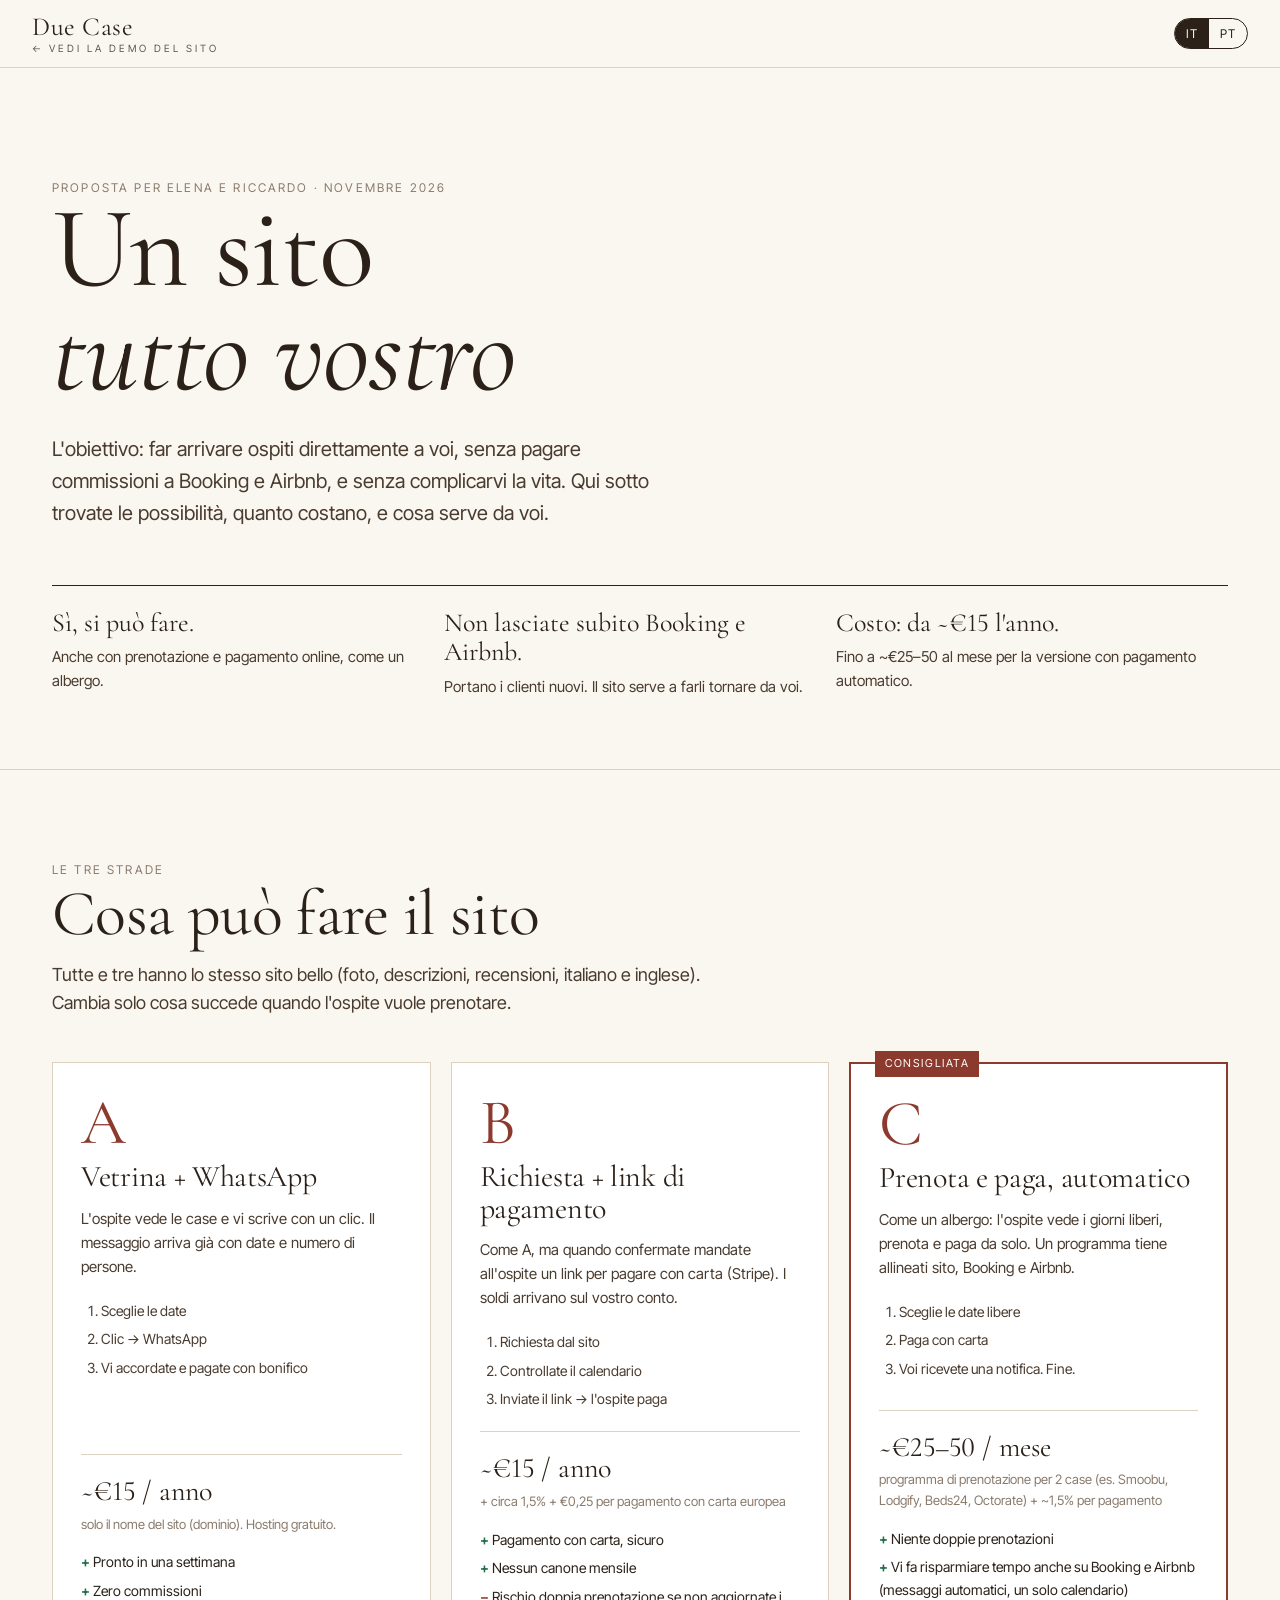
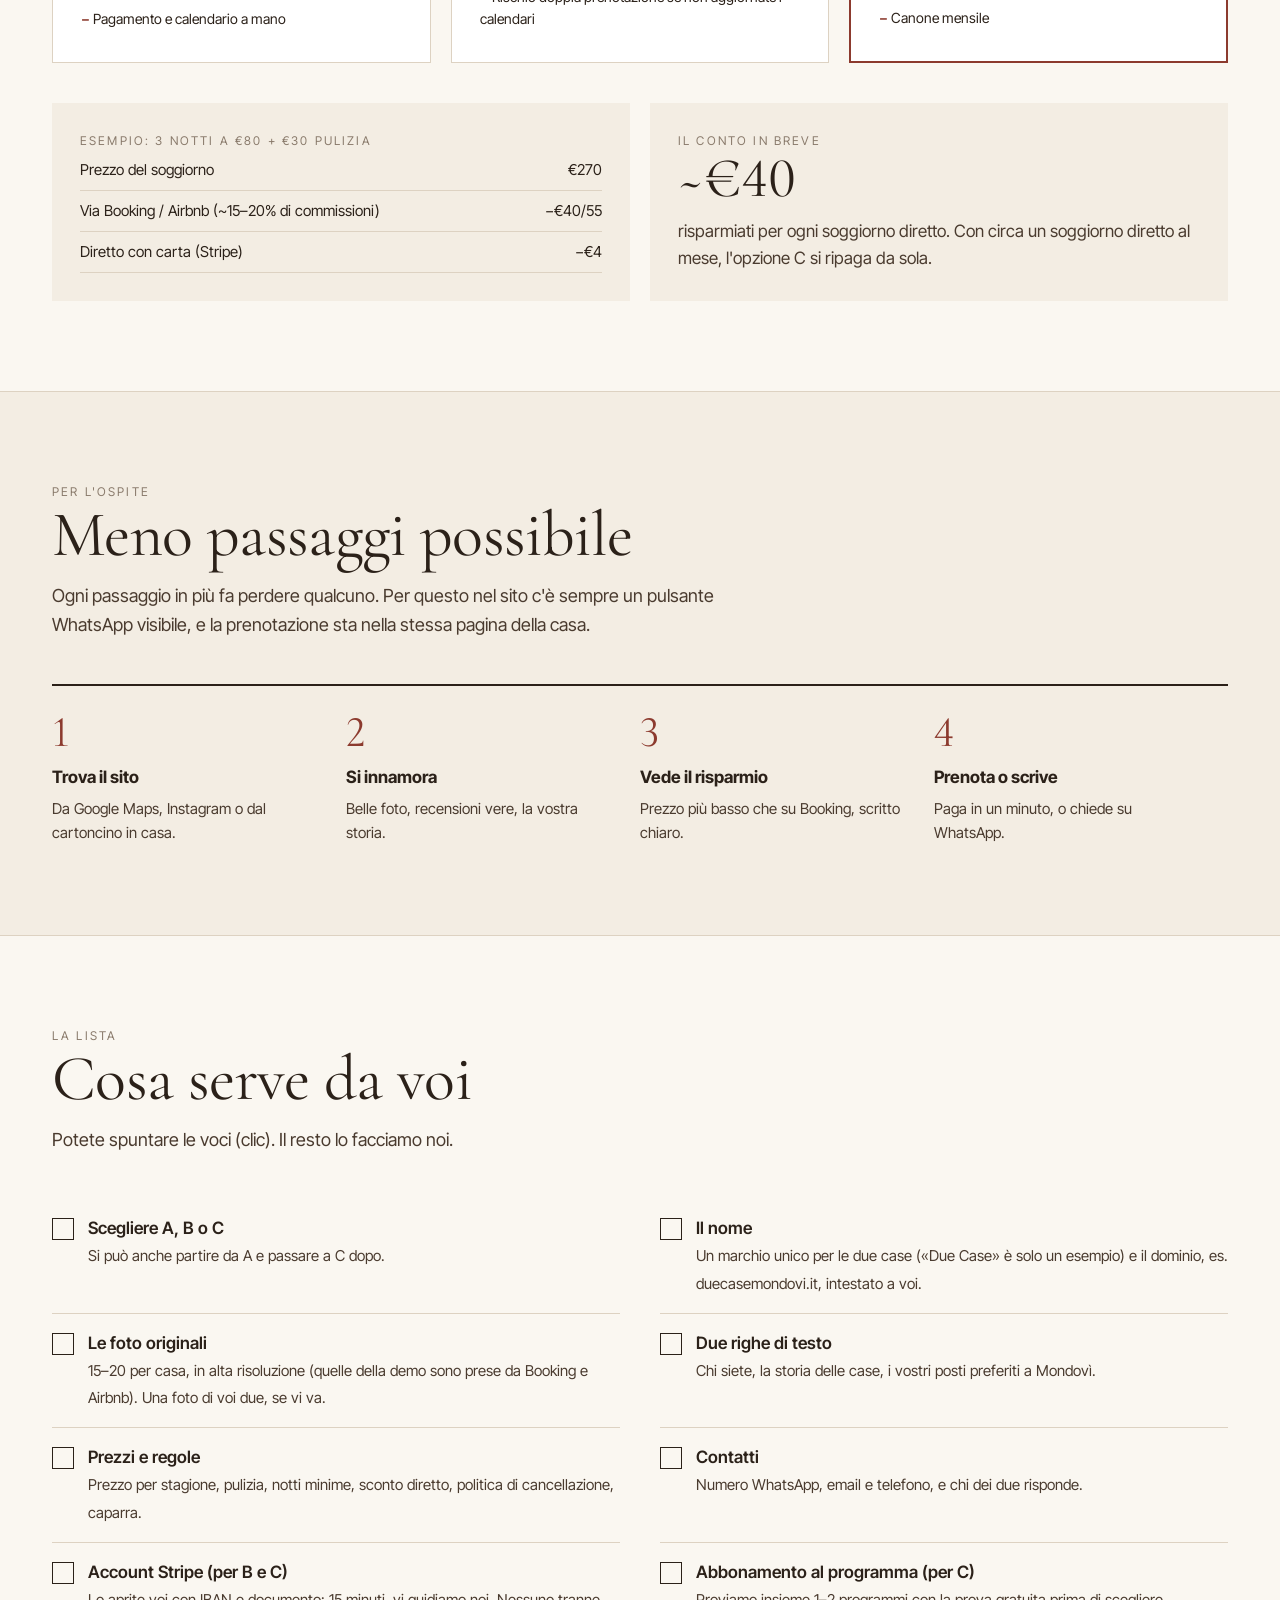
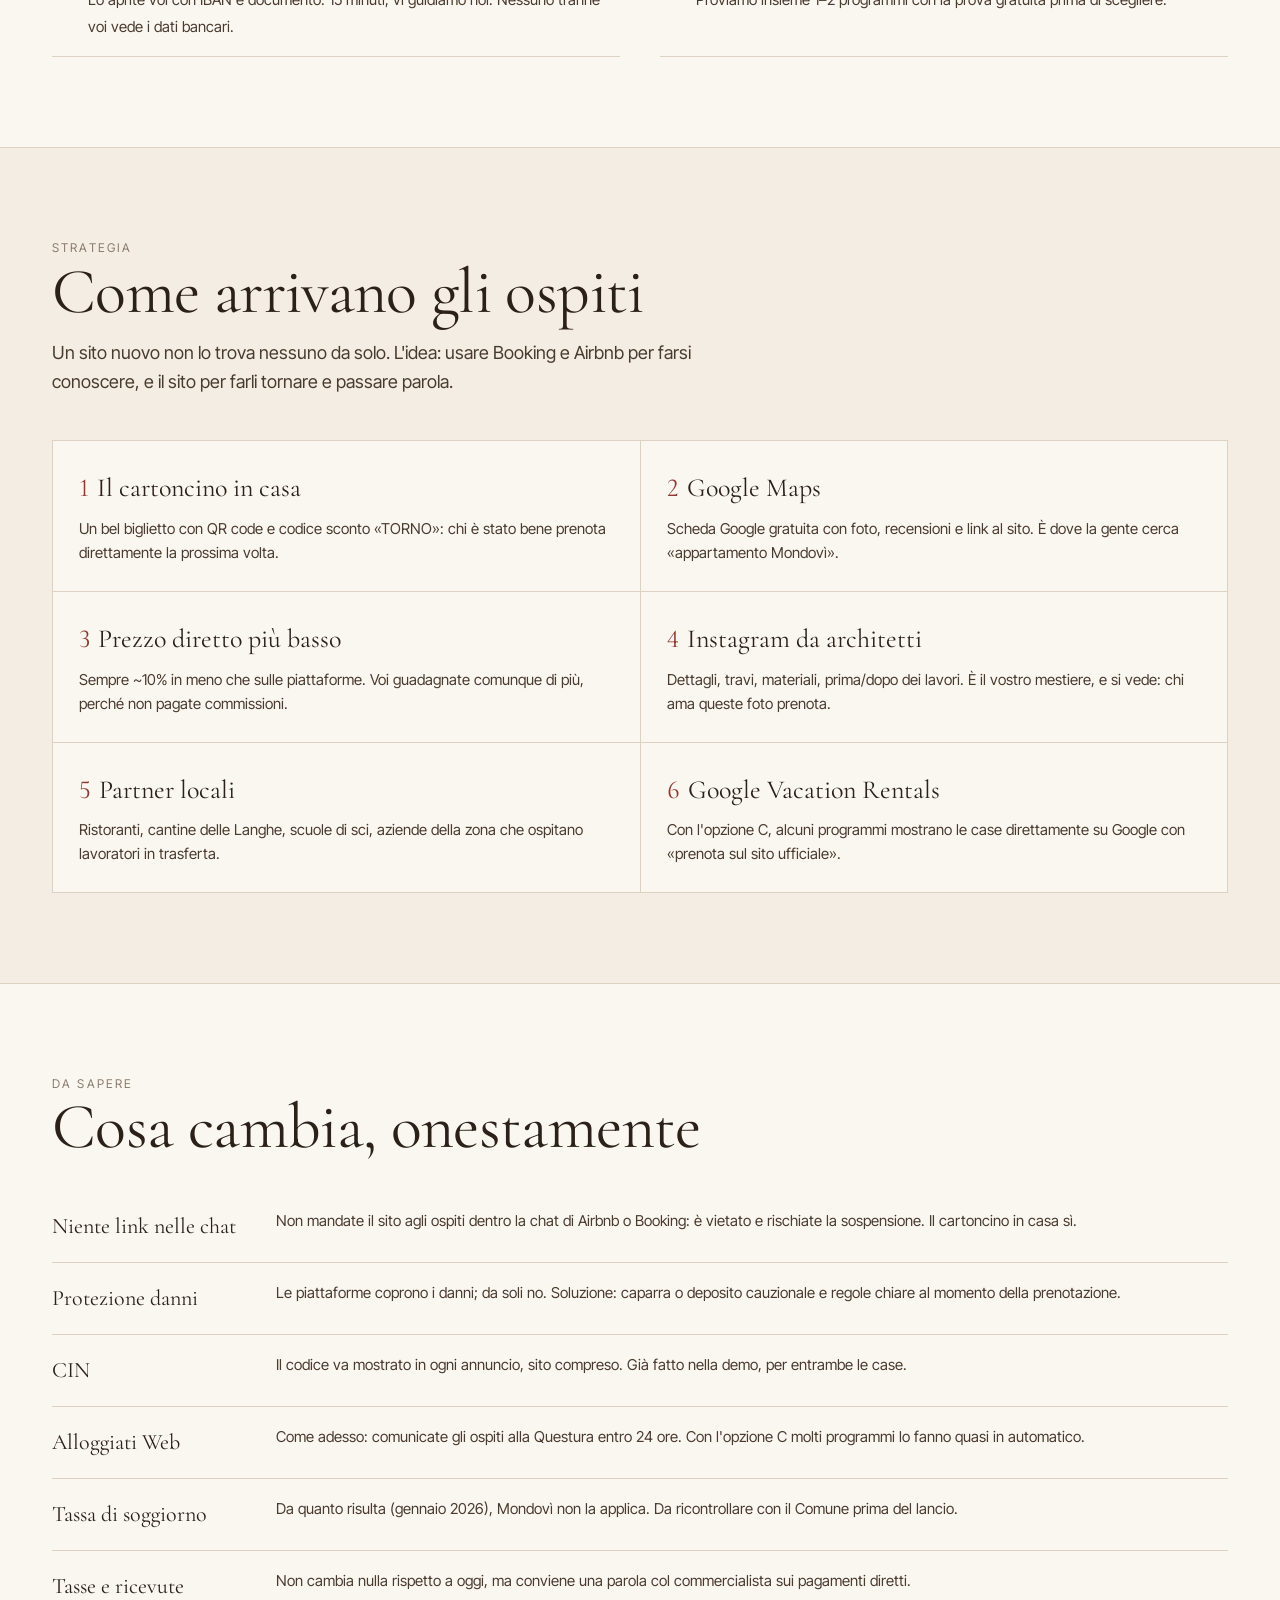
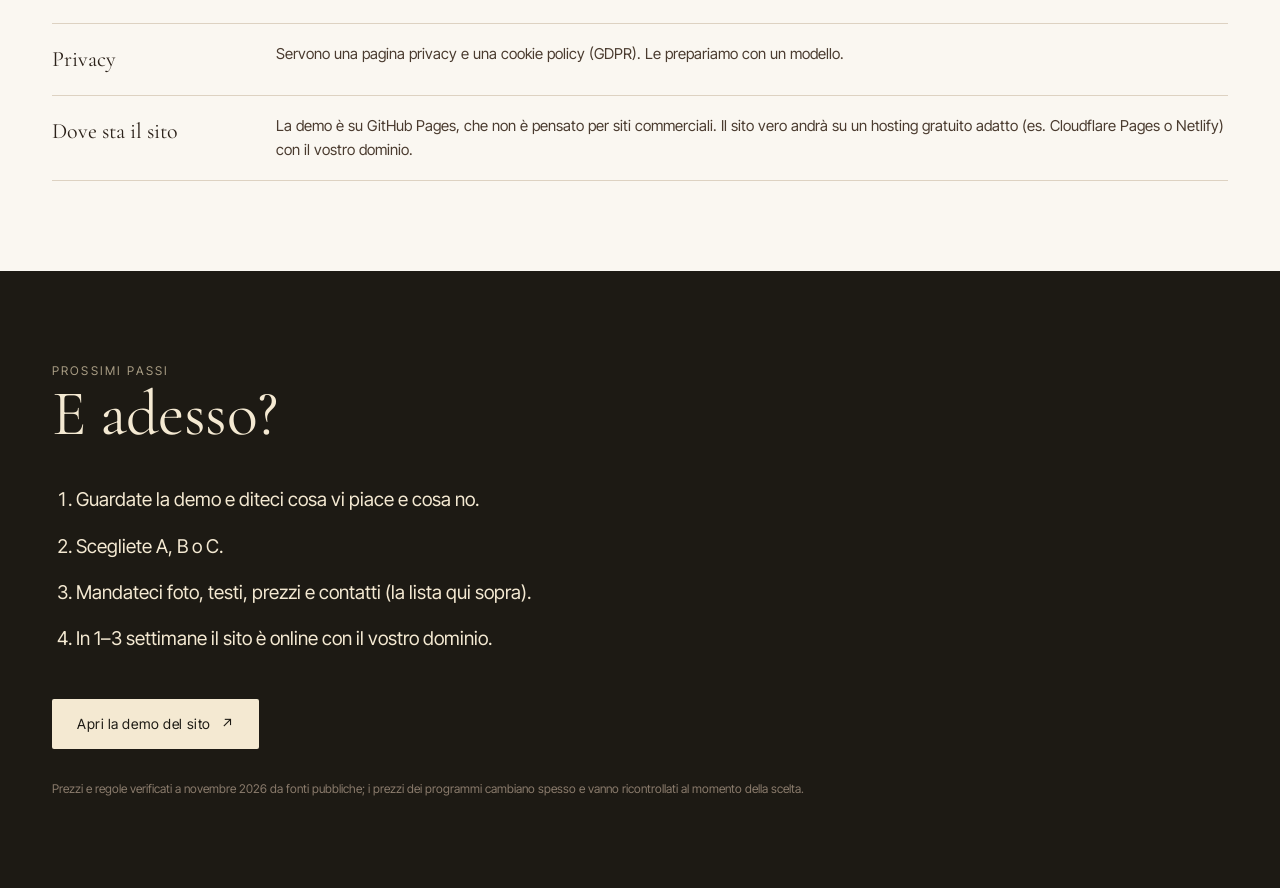
==== proposta.html @ 58ec1416 "Demo site: Due Case Mondovì (IT/EN) + proposta (IT/PT) Co-Authored-By: Claude Opus 5.5 <noreply@anth" ====
<!doctype html>
<html lang="it" data-lang="it">
<head>
<meta charset="utf-8">
<meta name="viewport" content="width=device-width,initial-scale=1">
<title>Proposta sito web</title>
<meta name="robots" content="noindex">
<link rel="preconnect" href="https://fonts.googleapis.com">
<link rel="preconnect" href="https://fonts.gstatic.com" crossorigin>
<link href="https://fonts.googleapis.com/css2?family=Cormorant+Garamond:ital,wght@0,400;0,500;1,400&family=Inter+Tight:wght@400;500;600&display=swap" rel="stylesheet">
<link rel="stylesheet" href="style.css">
<style>
  body{background:var(--paper)}
  .p-nav{position:sticky;top:0;z-index:20;display:flex;justify-content:space-between;align-items:center;padding:14px 32px;background:rgba(250,247,241,.94);backdrop-filter:blur(8px);border-bottom:1px solid var(--line)}
  .p-nav .lang{color:var(--walnut)}
  .p-nav .lang button.on span{color:var(--paper)}
  .p-hero{padding-top:110px;padding-bottom:70px}
  .p-hero h1{font-size:clamp(56px,9vw,128px);line-height:.9}
  .p-hero p{font-size:20px;max-width:640px;margin-top:28px;color:var(--walnut-2)}
  .tldr{display:grid;grid-template-columns:repeat(3,1fr);gap:0;border-top:1px solid var(--walnut);margin-top:56px}
  .tldr div{padding:22px 24px 0 0}
  .tldr b{font-family:var(--serif);font-weight:400;font-size:26px;display:block;line-height:1.15;margin-bottom:8px}
  .tldr p{font-size:15px;margin:0;color:var(--walnut-2)}
  .p-sec{padding:90px 0;border-top:1px solid var(--line)}
  .p-sec h2{font-size:clamp(38px,5vw,64px);margin-bottom:14px}
  .p-sec .intro{max-width:680px;color:var(--walnut-2);margin-bottom:44px;font-size:18px}
  .opts{display:grid;grid-template-columns:repeat(3,1fr);gap:20px}
  .opt{background:#fff;border:1px solid var(--line);padding:28px;display:flex;flex-direction:column;position:relative}
  .opt.rec{border:2px solid var(--oxblood)}
  .opt .badge{position:absolute;top:-13px;left:24px;background:var(--oxblood);color:#fff;font-size:11px;letter-spacing:.14em;text-transform:uppercase;padding:4px 10px}
  .opt .letter{font-family:var(--serif);font-size:64px;line-height:1;color:var(--oxblood)}
  .opt h3{font-size:30px;margin:6px 0 14px}
  .opt .how{font-size:15px;color:var(--walnut-2);margin-bottom:18px}
  .opt ol{padding-left:20px;font-size:14px;color:var(--walnut-2);margin-bottom:18px}
  .opt ol li{padding:3px 0}
  .opt .cost{border-top:1px solid var(--line);padding-top:14px;margin-top:auto}
  .opt .cost b{font-family:var(--serif);font-weight:400;font-size:28px}
  .opt .cost small{display:block;color:var(--muted);font-size:13px}
  .pc{font-size:14px;margin-top:14px}
  .pc div{padding:3px 0}
  .pc .p::before{content:"+ ";color:#1f6f4a;font-weight:600}
  .pc .m::before{content:"− ";color:var(--oxblood);font-weight:600}
  .calc{display:grid;grid-template-columns:1fr 1fr;gap:20px;margin-top:40px}
  .calc>div{padding:28px;background:var(--linen)}
  .calc .big{font-family:var(--serif);font-size:56px;line-height:1}
  .calc .row{display:flex;justify-content:space-between;border-bottom:1px solid var(--line);padding:8px 0;font-size:15px}
  .flow{display:grid;grid-template-columns:repeat(4,1fr);gap:0;counter-reset:s}
  .flow div{padding:24px 22px 0 0;border-top:2px solid var(--walnut);position:relative}
  .flow div::before{counter-increment:s;content:counter(s);font-family:var(--serif);font-size:44px;color:var(--oxblood);line-height:1;display:block;margin-bottom:10px}
  .flow p{font-size:15px;color:var(--walnut-2)}
  .flow b{display:block;font-size:17px;margin-bottom:6px;color:var(--walnut)}
  .check{list-style:none;display:grid;grid-template-columns:1fr 1fr;gap:0 40px}
  .check li{display:flex;gap:14px;padding:16px 0;border-bottom:1px solid var(--line);cursor:pointer}
  .check li .bx{flex:none;width:22px;height:22px;border:1.5px solid var(--walnut);margin-top:3px;display:grid;place-items:center;font-size:14px}
  .check li.done .bx{background:var(--walnut);color:var(--paper)}
  .check li.done .bx::after{content:"✓"}
  .check li b{display:block;font-weight:600}
  .check li span.t{font-size:15px;color:var(--walnut-2)}
  .strat{display:grid;grid-template-columns:repeat(2,1fr);gap:1px;background:var(--line);border:1px solid var(--line)}
  .strat div{background:var(--paper);padding:26px}
  .strat h4{font-family:var(--serif);font-weight:400;font-size:26px;margin-bottom:8px}
  .strat h4 i{color:var(--oxblood);font-style:normal;margin-right:8px}
  .strat p{font-size:15px;color:var(--walnut-2)}
  .warn{list-style:none}
  .warn li{padding:18px 0;border-bottom:1px solid var(--line);display:grid;grid-template-columns:200px 1fr;gap:24px}
  .warn li b{font-family:var(--serif);font-weight:400;font-size:22px}
  .warn li span{color:var(--walnut-2);font-size:15px}
  .next{background:var(--night);color:var(--cream);padding:90px 0}
  .next h2{font-size:clamp(38px,5vw,64px);margin-bottom:30px}
  .next ol{font-size:19px;padding-left:24px;max-width:760px}
  .next ol li{padding:8px 0}
  .src{font-size:12px;color:var(--muted);margin-top:30px}
  .src a{color:var(--muted)}
  @media (max-width:980px){.opts,.calc,.tldr,.check,.strat{grid-template-columns:1fr}.flow{grid-template-columns:1fr 1fr;gap:20px}.warn li{grid-template-columns:1fr;gap:4px}}
  @media (max-width:600px){.p-nav{padding:12px 16px}.flow{grid-template-columns:1fr}}
</style>
</head>
<body>

<div class="p-nav">
  <a href="index.html" class="brand" style="color:var(--walnut)">Due Case<small>← <span lang="it">vedi la demo del sito</span><span lang="pt">ver a demo do site</span></small></a>
  <div class="lang"><button data-set="it" class="on"><span>IT</span></button><button data-set="pt"><span>PT</span></button></div>
</div>

<header class="wrap p-hero">
  <div class="eyebrow"><span lang="it">Proposta per Elena e Riccardo · novembre 2026</span><span lang="pt">Proposta para Elena e Riccardo · novembro 2026</span></div>
  <h1><span lang="it">Un sito<br><em>tutto vostro</em></span><span lang="pt">Um site<br><em>só de vocês</em></span></h1>
  <p lang="it">L'obiettivo: far arrivare ospiti direttamente a voi, senza pagare commissioni a Booking e Airbnb, e senza complicarvi la vita. Qui sotto trovate le possibilità, quanto costano, e cosa serve da voi.</p>
  <p lang="pt">O objetivo: fazer os hóspedes chegarem direto a vocês, sem pagar comissão para Booking e Airbnb, e sem complicar a vida. Abaixo estão as opções, quanto custam e o que precisamos de vocês.</p>
  <div class="tldr">
    <div><b lang="it">Sì, si può fare.</b><b lang="pt">Sim, dá para fazer.</b><p lang="it">Anche con prenotazione e pagamento online, come un albergo.</p><p lang="pt">Inclusive com reserva e pagamento online, como um hotel.</p></div>
    <div><b lang="it">Non lasciate subito Booking e Airbnb.</b><b lang="pt">Não saiam já do Booking e do Airbnb.</b><p lang="it">Portano i clienti nuovi. Il sito serve a farli tornare da voi.</p><p lang="pt">Eles trazem clientes novos. O site serve para eles voltarem direto a vocês.</p></div>
    <div><b lang="it">Costo: da ~€15 l'anno.</b><b lang="pt">Custo: a partir de ~€15 por ano.</b><p lang="it">Fino a ~€25–50 al mese per la versione con pagamento automatico.</p><p lang="pt">Até ~€25–50 por mês na versão com pagamento automático.</p></div>
  </div>
</header>

<section class="p-sec">
  <div class="wrap">
    <div class="eyebrow"><span lang="it">Le tre strade</span><span lang="pt">Os três caminhos</span></div>
    <h2><span lang="it">Cosa può fare il sito</span><span lang="pt">O que o site pode fazer</span></h2>
    <p class="intro" lang="it">Tutte e tre hanno lo stesso sito bello (foto, descrizioni, recensioni, italiano e inglese). Cambia solo cosa succede quando l'ospite vuole prenotare.</p>
    <p class="intro" lang="pt">As três têm o mesmo site bonito (fotos, descrições, avaliações, italiano e inglês). Só muda o que acontece quando o hóspede quer reservar.</p>
    <div class="opts">
      <div class="opt">
        <div class="letter">A</div>
        <h3 lang="it">Vetrina + WhatsApp</h3><h3 lang="pt">Vitrine + WhatsApp</h3>
        <p class="how" lang="it">L'ospite vede le case e vi scrive con un clic. Il messaggio arriva già con date e numero di persone.</p>
        <p class="how" lang="pt">O hóspede vê as casas e escreve para vocês com um clique. A mensagem já chega com as datas e o número de pessoas.</p>
        <ol lang="it"><li>Sceglie le date</li><li>Clic → WhatsApp</li><li>Vi accordate e pagate con bonifico</li></ol>
        <ol lang="pt"><li>Escolhe as datas</li><li>Clique → WhatsApp</li><li>Vocês combinam e ele paga por transferência</li></ol>
        <div class="cost"><b>~€15 / <span lang="it">anno</span><span lang="pt">ano</span></b><small lang="it">solo il nome del sito (dominio). Hosting gratuito.</small><small lang="pt">só o nome do site (domínio). Hospedagem grátis.</small></div>
        <div class="pc" lang="it"><div class="p">Pronto in una settimana</div><div class="p">Zero commissioni</div><div class="m">Pagamento e calendario a mano</div></div>
        <div class="pc" lang="pt"><div class="p">Pronto em uma semana</div><div class="p">Zero comissão</div><div class="m">Pagamento e calendário feitos à mão</div></div>
      </div>
      <div class="opt">
        <div class="letter">B</div>
        <h3 lang="it">Richiesta + link di pagamento</h3><h3 lang="pt">Pedido + link de pagamento</h3>
        <p class="how" lang="it">Come A, ma quando confermate mandate all'ospite un link per pagare con carta (Stripe). I soldi arrivano sul vostro conto.</p>
        <p class="how" lang="pt">Como a A, mas quando vocês confirmam, mandam para o hóspede um link para pagar com cartão (Stripe). O dinheiro cai na conta de vocês.</p>
        <ol lang="it"><li>Richiesta dal sito</li><li>Controllate il calendario</li><li>Inviate il link → l'ospite paga</li></ol>
        <ol lang="pt"><li>Pedido pelo site</li><li>Vocês conferem o calendário</li><li>Mandam o link → o hóspede paga</li></ol>
        <div class="cost"><b>~€15 / <span lang="it">anno</span><span lang="pt">ano</span></b><small lang="it">+ circa 1,5% + €0,25 per pagamento con carta europea</small><small lang="pt">+ cerca de 1,5% + €0,25 por pagamento com cartão europeu</small></div>
        <div class="pc" lang="it"><div class="p">Pagamento con carta, sicuro</div><div class="p">Nessun canone mensile</div><div class="m">Rischio doppia prenotazione se non aggiornate i calendari</div></div>
        <div class="pc" lang="pt"><div class="p">Pagamento com cartão, seguro</div><div class="p">Sem mensalidade</div><div class="m">Risco de reserva dupla se os calendários não forem atualizados</div></div>
      </div>
      <div class="opt rec">
        <span class="badge" lang="it">Consigliata</span><span class="badge" lang="pt">Recomendada</span>
        <div class="letter">C</div>
        <h3 lang="it">Prenota e paga, automatico</h3><h3 lang="pt">Reserva e paga, automático</h3>
        <p class="how" lang="it">Come un albergo: l'ospite vede i giorni liberi, prenota e paga da solo. Un programma tiene allineati sito, Booking e Airbnb.</p>
        <p class="how" lang="pt">Como um hotel: o hóspede vê os dias livres, reserva e paga sozinho. Um programa mantém site, Booking e Airbnb sincronizados.</p>
        <ol lang="it"><li>Sceglie le date libere</li><li>Paga con carta</li><li>Voi ricevete una notifica. Fine.</li></ol>
        <ol lang="pt"><li>Escolhe as datas livres</li><li>Paga com cartão</li><li>Vocês recebem um aviso. Pronto.</li></ol>
        <div class="cost"><b>~€25–50 / <span lang="it">mese</span><span lang="pt">mês</span></b><small lang="it">programma di prenotazione per 2 case (es. Smoobu, Lodgify, Beds24, Octorate) + ~1,5% per pagamento</small><small lang="pt">programa de reservas para 2 casas (ex.: Smoobu, Lodgify, Beds24, Octorate) + ~1,5% por pagamento</small></div>
        <div class="pc" lang="it"><div class="p">Niente doppie prenotazioni</div><div class="p">Vi fa risparmiare tempo anche su Booking e Airbnb (messaggi automatici, un solo calendario)</div><div class="m">Canone mensile</div></div>
        <div class="pc" lang="pt"><div class="p">Sem reservas duplicadas</div><div class="p">Economiza tempo também no Booking e Airbnb (mensagens automáticas, um calendário só)</div><div class="m">Mensalidade</div></div>
      </div>
    </div>

    <div class="calc">
      <div>
        <div class="eyebrow"><span lang="it">Esempio: 3 notti a €80 + €30 pulizia</span><span lang="pt">Exemplo: 3 noites a €80 + €30 de limpeza</span></div>
        <div class="row"><span lang="it">Prezzo del soggiorno</span><span lang="pt">Valor da estadia</span><span>€270</span></div>
        <div class="row"><span lang="it">Via Booking / Airbnb (~15–20% di commissioni)</span><span lang="pt">Via Booking / Airbnb (~15–20% de comissão)</span><span>−€40/55</span></div>
        <div class="row"><span lang="it">Diretto con carta (Stripe)</span><span lang="pt">Direto com cartão (Stripe)</span><span>−€4</span></div>
      </div>
      <div>
        <div class="eyebrow"><span lang="it">Il conto in breve</span><span lang="pt">A conta resumida</span></div>
        <div class="big">~€40</div>
        <p lang="it" style="margin-top:12px;color:var(--walnut-2)">risparmiati per ogni soggiorno diretto. Con circa un soggiorno diretto al mese, l'opzione C si ripaga da sola.</p>
        <p lang="pt" style="margin-top:12px;color:var(--walnut-2)">economizados em cada estadia direta. Com mais ou menos uma estadia direta por mês, a opção C se paga sozinha.</p>
      </div>
    </div>
  </div>
</section>

<section class="p-sec" style="background:var(--linen)">
  <div class="wrap">
    <div class="eyebrow"><span lang="it">Per l'ospite</span><span lang="pt">Para o hóspede</span></div>
    <h2><span lang="it">Meno passaggi possibile</span><span lang="pt">O mínimo de passos possível</span></h2>
    <p class="intro" lang="it">Ogni passaggio in più fa perdere qualcuno. Per questo nel sito c'è sempre un pulsante WhatsApp visibile, e la prenotazione sta nella stessa pagina della casa.</p>
    <p class="intro" lang="pt">Cada passo a mais faz alguém desistir. Por isso o site sempre tem um botão de WhatsApp visível, e a reserva fica na mesma página da casa.</p>
    <div class="flow">
      <div><b lang="it">Trova il sito</b><b lang="pt">Encontra o site</b><p lang="it">Da Google Maps, Instagram o dal cartoncino in casa.</p><p lang="pt">Pelo Google Maps, Instagram ou pelo cartãozinho na casa.</p></div>
      <div><b lang="it">Si innamora</b><b lang="pt">Se apaixona</b><p lang="it">Belle foto, recensioni vere, la vostra storia.</p><p lang="pt">Fotos bonitas, avaliações reais, a história de vocês.</p></div>
      <div><b lang="it">Vede il risparmio</b><b lang="pt">Vê a economia</b><p lang="it">Prezzo più basso che su Booking, scritto chiaro.</p><p lang="pt">Preço menor que no Booking, escrito com clareza.</p></div>
      <div><b lang="it">Prenota o scrive</b><b lang="pt">Reserva ou escreve</b><p lang="it">Paga in un minuto, o chiede su WhatsApp.</p><p lang="pt">Paga em um minuto, ou pergunta no WhatsApp.</p></div>
    </div>
  </div>
</section>

<section class="p-sec">
  <div class="wrap">
    <div class="eyebrow"><span lang="it">La lista</span><span lang="pt">A lista</span></div>
    <h2><span lang="it">Cosa serve da voi</span><span lang="pt">O que precisamos de vocês</span></h2>
    <p class="intro" lang="it">Potete spuntare le voci (clic). Il resto lo facciamo noi.</p>
    <p class="intro" lang="pt">Dá para marcar os itens (clique). O resto fica com a gente.</p>
    <ul class="check" id="check">
      <li><i class="bx"></i><div><b lang="it">Scegliere A, B o C</b><b lang="pt">Escolher A, B ou C</b><span class="t" lang="it">Si può anche partire da A e passare a C dopo.</span><span class="t" lang="pt">Dá para começar pela A e passar para a C depois.</span></div></li>
      <li><i class="bx"></i><div><b lang="it">Il nome</b><b lang="pt">O nome</b><span class="t" lang="it">Un marchio unico per le due case («Due Case» è solo un esempio) e il dominio, es. duecasemondovi.it, intestato a voi.</span><span class="t" lang="pt">Uma marca única para as duas casas («Due Case» é só um exemplo) e o domínio, ex.: duecasemondovi.it, no nome de vocês.</span></div></li>
      <li><i class="bx"></i><div><b lang="it">Le foto originali</b><b lang="pt">As fotos originais</b><span class="t" lang="it">15–20 per casa, in alta risoluzione (quelle della demo sono prese da Booking e Airbnb). Una foto di voi due, se vi va.</span><span class="t" lang="pt">15–20 por casa, em alta resolução (as da demo foram tiradas do Booking e Airbnb). Uma foto dos dois, se quiserem.</span></div></li>
      <li><i class="bx"></i><div><b lang="it">Due righe di testo</b><b lang="pt">Algumas linhas de texto</b><span class="t" lang="it">Chi siete, la storia delle case, i vostri posti preferiti a Mondovì.</span><span class="t" lang="pt">Quem são vocês, a história das casas, os lugares preferidos de vocês em Mondovì.</span></div></li>
      <li><i class="bx"></i><div><b lang="it">Prezzi e regole</b><b lang="pt">Preços e regras</b><span class="t" lang="it">Prezzo per stagione, pulizia, notti minime, sconto diretto, politica di cancellazione, caparra.</span><span class="t" lang="pt">Preço por temporada, limpeza, mínimo de noites, desconto direto, política de cancelamento, caução.</span></div></li>
      <li><i class="bx"></i><div><b lang="it">Contatti</b><b lang="pt">Contatos</b><span class="t" lang="it">Numero WhatsApp, email e telefono, e chi dei due risponde.</span><span class="t" lang="pt">Número de WhatsApp, e-mail e telefone, e qual dos dois responde.</span></div></li>
      <li><i class="bx"></i><div><b lang="it">Account Stripe (per B e C)</b><b lang="pt">Conta Stripe (para B e C)</b><span class="t" lang="it">Lo aprite voi con IBAN e documento: 15 minuti, vi guidiamo noi. Nessuno tranne voi vede i dati bancari.</span><span class="t" lang="pt">Vocês mesmos abrem, com IBAN e documento: 15 minutos, e a gente guia. Ninguém além de vocês vê os dados bancários.</span></div></li>
      <li><i class="bx"></i><div><b lang="it">Abbonamento al programma (per C)</b><b lang="pt">Assinatura do programa (para C)</b><span class="t" lang="it">Proviamo insieme 1–2 programmi con la prova gratuita prima di scegliere.</span><span class="t" lang="pt">Testamos juntos 1–2 programas no período grátis antes de escolher.</span></div></li>
    </ul>
  </div>
</section>

<section class="p-sec" style="background:var(--linen)">
  <div class="wrap">
    <div class="eyebrow"><span lang="it">Strategia</span><span lang="pt">Estratégia</span></div>
    <h2><span lang="it">Come arrivano gli ospiti</span><span lang="pt">Como os hóspedes chegam</span></h2>
    <p class="intro" lang="it">Un sito nuovo non lo trova nessuno da solo. L'idea: usare Booking e Airbnb per farsi conoscere, e il sito per farli tornare e passare parola.</p>
    <p class="intro" lang="pt">Ninguém encontra um site novo sozinho. A ideia: usar Booking e Airbnb para ser conhecido, e o site para os hóspedes voltarem e indicarem para outros.</p>
    <div class="strat">
      <div><h4><i>1</i><span lang="it">Il cartoncino in casa</span><span lang="pt">O cartãozinho na casa</span></h4><p lang="it">Un bel biglietto con QR code e codice sconto «TORNO»: chi è stato bene prenota direttamente la prossima volta.</p><p lang="pt">Um cartão bonito com QR code e o código de desconto «TORNO»: quem gostou reserva direto da próxima vez.</p></div>
      <div><h4><i>2</i><span lang="it">Google Maps</span><span lang="pt">Google Maps</span></h4><p lang="it">Scheda Google gratuita con foto, recensioni e link al sito. È dove la gente cerca «appartamento Mondovì».</p><p lang="pt">Perfil gratuito no Google com fotos, avaliações e link para o site. É onde as pessoas procuram «appartamento Mondovì».</p></div>
      <div><h4><i>3</i><span lang="it">Prezzo diretto più basso</span><span lang="pt">Preço direto mais baixo</span></h4><p lang="it">Sempre ~10% in meno che sulle piattaforme. Voi guadagnate comunque di più, perché non pagate commissioni.</p><p lang="pt">Sempre ~10% mais barato que nas plataformas. Vocês ainda ganham mais, porque não pagam comissão.</p></div>
      <div><h4><i>4</i><span lang="it">Instagram da architetti</span><span lang="pt">Instagram de arquitetos</span></h4><p lang="it">Dettagli, travi, materiali, prima/dopo dei lavori. È il vostro mestiere, e si vede: chi ama queste foto prenota.</p><p lang="pt">Detalhes, vigas, materiais, antes/depois da obra. É a profissão de vocês, e isso aparece: quem gosta dessas fotos reserva.</p></div>
      <div><h4><i>5</i><span lang="it">Partner locali</span><span lang="pt">Parceiros locais</span></h4><p lang="it">Ristoranti, cantine delle Langhe, scuole di sci, aziende della zona che ospitano lavoratori in trasferta.</p><p lang="pt">Restaurantes, vinícolas das Langhe, escolas de esqui, empresas da região que recebem funcionários de fora.</p></div>
      <div><h4><i>6</i><span lang="it">Google Vacation Rentals</span><span lang="pt">Google Vacation Rentals</span></h4><p lang="it">Con l'opzione C, alcuni programmi mostrano le case direttamente su Google con «prenota sul sito ufficiale».</p><p lang="pt">Com a opção C, alguns programas mostram as casas direto no Google com «reservar no site oficial».</p></div>
    </div>
  </div>
</section>

<section class="p-sec">
  <div class="wrap">
    <div class="eyebrow"><span lang="it">Da sapere</span><span lang="pt">Bom saber</span></div>
    <h2><span lang="it">Cosa cambia, onestamente</span><span lang="pt">O que muda, com sinceridade</span></h2>
    <ul class="warn" style="margin-top:30px">
      <li><b lang="it">Niente link nelle chat</b><b lang="pt">Nada de link nos chats</b><span lang="it">Non mandate il sito agli ospiti dentro la chat di Airbnb o Booking: è vietato e rischiate la sospensione. Il cartoncino in casa sì.</span><span lang="pt">Não mandem o site para os hóspedes pelo chat do Airbnb ou Booking: é proibido e dá risco de suspensão. O cartãozinho na casa pode.</span></li>
      <li><b lang="it">Protezione danni</b><b lang="pt">Proteção contra danos</b><span lang="it">Le piattaforme coprono i danni; da soli no. Soluzione: caparra o deposito cauzionale e regole chiare al momento della prenotazione.</span><span lang="pt">As plataformas cobrem danos; sozinhos, não. Solução: caução ou depósito e regras claras no momento da reserva.</span></li>
      <li><b>CIN</b><span lang="it">Il codice va mostrato in ogni annuncio, sito compreso. Già fatto nella demo, per entrambe le case.</span><span lang="pt">O código precisa aparecer em todo anúncio, inclusive no site. Já está na demo, para as duas casas.</span></li>
      <li><b>Alloggiati Web</b><span lang="it">Come adesso: comunicate gli ospiti alla Questura entro 24 ore. Con l'opzione C molti programmi lo fanno quasi in automatico.</span><span lang="pt">Como agora: vocês informam os hóspedes à polícia (Questura) em até 24 horas. Com a opção C, muitos programas fazem isso quase automaticamente.</span></li>
      <li><b lang="it">Tassa di soggiorno</b><b lang="pt">Taxa de turismo</b><span lang="it">Da quanto risulta (gennaio 2026), Mondovì non la applica. Da ricontrollare con il Comune prima del lancio.</span><span lang="pt">Pelo que encontramos (janeiro 2026), Mondovì não cobra. Conferir com a prefeitura antes do lançamento.</span></li>
      <li><b lang="it">Tasse e ricevute</b><b lang="pt">Impostos e recibos</b><span lang="it">Non cambia nulla rispetto a oggi, ma conviene una parola col commercialista sui pagamenti diretti.</span><span lang="pt">Nada muda em relação a hoje, mas vale conversar com o contador sobre os pagamentos diretos.</span></li>
      <li><b>Privacy</b><span lang="it">Servono una pagina privacy e una cookie policy (GDPR). Le prepariamo con un modello.</span><span lang="pt">É preciso uma página de privacidade e uma política de cookies (GDPR). A gente prepara a partir de um modelo.</span></li>
      <li><b lang="it">Dove sta il sito</b><b lang="pt">Onde o site fica</b><span lang="it">La demo è su GitHub Pages, che non è pensato per siti commerciali. Il sito vero andrà su un hosting gratuito adatto (es. Cloudflare Pages o Netlify) con il vostro dominio.</span><span lang="pt">A demo está no GitHub Pages, que não é feito para sites comerciais. O site de verdade vai para uma hospedagem gratuita adequada (ex.: Cloudflare Pages ou Netlify) com o domínio de vocês.</span></li>
    </ul>
  </div>
</section>

<section class="next">
  <div class="wrap">
    <div class="eyebrow" style="color:#a99d84"><span lang="it">Prossimi passi</span><span lang="pt">Próximos passos</span></div>
    <h2><span lang="it">E adesso?</span><span lang="pt">E agora?</span></h2>
    <ol lang="it">
      <li>Guardate la demo e diteci cosa vi piace e cosa no.</li>
      <li>Scegliete A, B o C.</li>
      <li>Mandateci foto, testi, prezzi e contatti (la lista qui sopra).</li>
      <li>In 1–3 settimane il sito è online con il vostro dominio.</li>
    </ol>
    <ol lang="pt">
      <li>Vejam a demo e digam o que gostam e o que não gostam.</li>
      <li>Escolham A, B ou C.</li>
      <li>Mandem fotos, textos, preços e contatos (a lista acima).</li>
      <li>Em 1–3 semanas o site está no ar com o domínio de vocês.</li>
    </ol>
    <a href="index.html" class="btn btn-cream" style="margin-top:36px"><span lang="it">Apri la demo del sito</span><span lang="pt">Abrir a demo do site</span> ↗</a>
    <p class="src" lang="it">Prezzi e regole verificati a novembre 2026 da fonti pubbliche; i prezzi dei programmi cambiano spesso e vanno ricontrollati al momento della scelta.</p>
    <p class="src" lang="pt">Preços e regras verificados em novembro de 2026 em fontes públicas; os preços dos programas mudam com frequência e devem ser conferidos na hora da escolha.</p>
  </div>
</section>

<script>
const $$ = s => [...document.querySelectorAll(s)];
function setLang(l){
  document.documentElement.dataset.lang = l; document.documentElement.lang = l;
  $$('.lang button').forEach(b => b.classList.toggle('on', b.dataset.set === l));
  try{ localStorage.setItem('plang', l) }catch(e){}
}
$$('.lang button').forEach(b => b.onclick = () => setLang(b.dataset.set));
try{ const s = localStorage.getItem('plang'); if (s) setLang(s) }catch(e){}
let st = {}; try{ st = JSON.parse(localStorage.getItem('pcheck') || '{}') }catch(e){}
$$('#check li').forEach((li, i) => {
  if (st[i]) li.classList.add('done');
  li.onclick = () => { li.classList.toggle('done'); st[i] = li.classList.contains('done'); try{ localStorage.setItem('pcheck', JSON.stringify(st)) }catch(e){} };
});
</script>
</body>
</html>
---- style.css ----
:root{
  --linen:#f3ede3;
  --paper:#faf7f1;
  --walnut:#2b2119;
  --walnut-2:#4a3b2f;
  --muted:#8a7b6c;
  --line:#ddd2c2;
  --oxblood:#8c3a2e;
  --night:#1d1a14;
  --cream:#f4e9d2;
  --serif:"Cormorant Garamond",Georgia,serif;
  --sans:"Inter Tight","Helvetica Neue",Arial,sans-serif;
  --max:1240px;
}
*{box-sizing:border-box;margin:0;padding:0}
html{scroll-behavior:smooth}
body{background:var(--linen);color:var(--walnut);font-family:var(--sans);font-size:17px;line-height:1.6;-webkit-font-smoothing:antialiased;overflow-x:hidden}
img{display:block;max-width:100%}
a{color:inherit}
button{font:inherit;cursor:pointer}

/* language switching: elements with lang attr shown only for active language */
html[data-lang="it"] [lang="en"],html[data-lang="it"] [lang="pt"],
html[data-lang="en"] [lang="it"],html[data-lang="en"] [lang="pt"],
html[data-lang="pt"] [lang="it"],html[data-lang="pt"] [lang="en"]{display:none!important}

.wrap{max-width:var(--max);margin:0 auto;padding:0 32px}
.eyebrow{font-size:12px;letter-spacing:.18em;text-transform:uppercase;color:var(--muted)}
.serif{font-family:var(--serif);font-weight:400}
h1,h2,h3{font-family:var(--serif);font-weight:400;line-height:1.05;letter-spacing:-.01em}
h1,h2,h3,b,.serif,blockquote{font-variant-numeric:lining-nums}
h2{font-size:clamp(40px,5.5vw,76px)}
h3{font-size:clamp(28px,3vw,40px)}
em{font-style:italic}

/* nav */
.nav{position:fixed;inset:0 0 auto 0;z-index:50;display:flex;align-items:center;justify-content:space-between;padding:18px 32px;transition:background .3s,color .3s,padding .3s;color:var(--cream)}
.nav.solid{background:rgba(243,237,227,.94);backdrop-filter:blur(10px);color:var(--walnut);padding:12px 32px;border-bottom:1px solid var(--line)}
.brand{font-family:var(--serif);font-size:26px;text-decoration:none;letter-spacing:.02em;line-height:1}
.brand small{display:block;font-family:var(--sans);font-size:10px;letter-spacing:.3em;text-transform:uppercase;opacity:.75;margin-top:3px}
.nav ul{display:flex;gap:28px;list-style:none;align-items:center}
.nav ul a{text-decoration:none;font-size:14px}
.nav ul a:hover{opacity:.6}
.lang{display:flex;border:1px solid currentColor;border-radius:99px;overflow:hidden;font-size:12px}
.lang button{background:none;border:0;color:inherit;padding:5px 11px;letter-spacing:.08em}
.lang button.on{background:currentColor}
.lang button.on span{color:var(--night)}
.nav.solid .lang button.on span{color:var(--linen)}
.btn{display:inline-flex;align-items:center;gap:10px;padding:13px 24px;border-radius:2px;text-decoration:none;font-size:14px;letter-spacing:.04em;border:1px solid transparent;transition:transform .2s,background .2s,opacity .2s}
.btn:hover{transform:translateY(-1px)}
.btn-cream{background:var(--cream);color:var(--night)}
.btn-dark{background:var(--walnut);color:var(--paper)}
.btn-ox{background:var(--oxblood);color:#fff}
.btn-line{border-color:currentColor;background:transparent;color:inherit}
.btn-wa{background:#1f6f4a;color:#fff}
.menu-btn{display:none;background:none;border:0;color:inherit;font-size:14px;letter-spacing:.1em}

/* hero */
.hero{position:relative;height:100svh;min-height:620px;color:var(--cream);overflow:hidden;background:var(--night)}
.hero img{position:absolute;inset:0;width:100%;height:100%;object-fit:cover;opacity:.78;transform:scale(1.04);animation:slow 18s ease-out forwards}
@keyframes slow{to{transform:scale(1)}}
.hero::after{content:"";position:absolute;inset:0;background:linear-gradient(180deg,rgba(20,16,10,.45) 0%,rgba(20,16,10,0) 35%,rgba(20,16,10,.65) 100%)}
.hero-inner{position:absolute;inset:auto 0 0 0;z-index:2;padding:0 32px 56px;max-width:var(--max);margin:0 auto;display:grid;grid-template-columns:1.4fr 1fr;align-items:end;gap:40px}
.hero h1{font-size:clamp(64px,11vw,168px);line-height:.88;letter-spacing:-.02em}
.hero h1 em{display:block;padding-left:.6em}
.hero p{font-size:19px;max-width:420px;margin-bottom:24px;opacity:.92}
.hero .ctas{display:flex;gap:12px;flex-wrap:wrap}
.caption{position:absolute;z-index:2;top:96px;right:32px;font-size:11px;letter-spacing:.2em;text-transform:uppercase;opacity:.7}

/* statement */
.statement{background:var(--night);color:var(--cream);padding:140px 0 120px}
.statement p{font-family:var(--sans);font-size:clamp(34px,4.6vw,66px);line-height:1.08;letter-spacing:-.025em;max-width:1050px}
.statement p .dim{color:#8f8670}
.statement .sig{margin-top:40px;font-size:13px;letter-spacing:.18em;text-transform:uppercase;color:#a99d84}

/* houses index */
section{padding:120px 0}
.head{display:flex;justify-content:space-between;align-items:end;gap:32px;margin-bottom:56px;flex-wrap:wrap}
.head p{max-width:440px;color:var(--walnut-2)}
.houses{display:grid;grid-template-columns:1fr 1fr;gap:32px}
.house-card{text-decoration:none;display:block}
.house-card .ph{aspect-ratio:4/5;overflow:hidden;border-radius:180px 180px 2px 2px;background:var(--line)}
.house-card img{width:100%;height:100%;object-fit:cover;transition:transform .8s}
.house-card:hover img{transform:scale(1.04)}
.house-card .meta{display:flex;justify-content:space-between;align-items:baseline;padding:20px 4px 0;border-bottom:1px solid var(--line);padding-bottom:16px}
.house-card h3{font-size:40px}
.house-card .specs{font-size:13px;color:var(--muted);letter-spacing:.06em;text-align:right}
.house-card .tag{display:inline-block;margin-top:12px;font-size:13px;color:var(--oxblood)}

/* house detail */
.house{border-top:1px solid var(--line)}
.house-grid{display:grid;grid-template-columns:1.25fr 1fr;gap:64px;align-items:start}
.gallery{display:grid;grid-template-columns:1fr 1fr;gap:12px}
.gallery img{width:100%;height:100%;object-fit:cover;aspect-ratio:4/5;border-radius:2px;cursor:zoom-in;background:var(--line)}
.gallery img:first-child{grid-column:1/-1;aspect-ratio:16/11}
.house-info .eyebrow{margin-bottom:14px}
.house-info h2{margin-bottom:24px}
.house-info .lead{font-family:var(--serif);font-size:24px;line-height:1.35;margin-bottom:22px;color:var(--walnut)}
.house-info p{color:var(--walnut-2);margin-bottom:16px}
.facts{display:grid;grid-template-columns:repeat(4,1fr);border-top:1px solid var(--line);border-bottom:1px solid var(--line);margin:28px 0}
.facts div{padding:16px 0;text-align:center;border-right:1px solid var(--line)}
.facts div:last-child{border-right:0}
.facts b{display:block;font-family:var(--serif);font-weight:400;font-size:30px;line-height:1}
.facts span{font-size:11px;letter-spacing:.14em;text-transform:uppercase;color:var(--muted)}
.amen{list-style:none;columns:2;gap:24px;font-size:15px;margin-bottom:28px}
.amen li{padding:7px 0;border-bottom:1px dashed var(--line);break-inside:avoid}
.amen li::before{content:"—";color:var(--oxblood);margin-right:10px}

/* booking widget */
.book{background:var(--paper);border:1px solid var(--line);padding:26px;border-radius:2px;position:sticky;top:90px}
.book .price{display:flex;justify-content:space-between;align-items:baseline;margin-bottom:16px}
.book .price b{font-family:var(--serif);font-weight:400;font-size:34px}
.book .price small{color:var(--muted);font-size:13px}
.book .direct{background:#efe3cf;color:var(--walnut);font-size:13px;padding:8px 12px;margin-bottom:16px;border-left:3px solid var(--oxblood)}
.fields{display:grid;grid-template-columns:1fr 1fr;border:1px solid var(--line);margin-bottom:14px}
.fields label{display:block;padding:10px 12px;font-size:10px;letter-spacing:.16em;text-transform:uppercase;color:var(--muted)}
.fields label+label{border-left:1px solid var(--line)}
.fields .full{grid-column:1/-1;border-left:0!important;border-top:1px solid var(--line)}
.fields input,.fields select{display:block;width:100%;border:0;background:none;font:inherit;font-size:15px;color:var(--walnut);padding-top:4px;letter-spacing:0;text-transform:none}
.fields input:focus,.fields select:focus{outline:none}
.sum{font-size:14px;margin:6px 0 16px;color:var(--walnut-2)}
.sum div{display:flex;justify-content:space-between;padding:4px 0}
.sum .tot{border-top:1px solid var(--line);margin-top:6px;padding-top:10px;font-weight:600;color:var(--walnut)}
.sum .save{color:#1f6f4a}
.book .btn{width:100%;justify-content:center;margin-bottom:10px}
.book .note{font-size:12px;color:var(--muted);text-align:center}
.cin{font-size:12px;color:var(--muted);margin-top:18px;letter-spacing:.04em}

/* why direct */
.why{background:var(--paper)}
.why-grid{display:grid;grid-template-columns:repeat(4,1fr);border-top:1px solid var(--walnut)}
.why-grid div{padding:28px 24px 0 0}
.why-grid .n{font-family:var(--serif);font-size:20px;color:var(--oxblood)}
.why-grid h4{font-family:var(--serif);font-weight:400;font-size:28px;line-height:1.1;margin:10px 0 12px}
.why-grid p{font-size:15px;color:var(--walnut-2)}

/* hosts */
.hosts{display:grid;grid-template-columns:1fr 1.1fr;gap:80px;align-items:center}
.hosts .ph{aspect-ratio:4/5;overflow:hidden;border-radius:2px 2px 200px 2px}
.hosts .ph img{width:100%;height:100%;object-fit:cover}
.hosts h2{margin:14px 0 28px}
.hosts p{color:var(--walnut-2);margin-bottom:16px;max-width:520px}
.hosts .quote{font-family:var(--serif);font-size:30px;line-height:1.25;color:var(--walnut);margin:30px 0}

/* reviews */
.reviews{background:var(--night);color:var(--cream)}
.reviews .eyebrow{color:#a99d84}
.scores{display:flex;gap:56px;margin:12px 0 56px;flex-wrap:wrap}
.scores b{font-family:var(--serif);font-weight:400;font-size:84px;line-height:1.1;display:block;margin-bottom:6px}
.scores span{display:block;font-size:13px;color:#a99d84;letter-spacing:.06em}
.rev-grid{display:grid;grid-template-columns:repeat(3,1fr);gap:1px;background:#3a3428;border:1px solid #3a3428}
.rev-grid figure{background:var(--night);padding:32px 28px}
.rev-grid blockquote{font-family:var(--serif);font-size:24px;line-height:1.3;margin-bottom:18px}
.rev-grid figcaption{font-size:12px;letter-spacing:.14em;text-transform:uppercase;color:#a99d84}

/* place */
.place-grid{display:grid;grid-template-columns:1fr 1fr;gap:64px;align-items:start}
.dist{list-style:none;border-top:1px solid var(--walnut)}
.dist li{display:flex;justify-content:space-between;gap:16px;padding:16px 0;border-bottom:1px solid var(--line);font-size:16px}
.dist li span:last-child{font-family:var(--serif);font-size:22px;white-space:nowrap}
.place-grid p{color:var(--walnut-2);margin-bottom:16px}

/* contact */
.contact{background:var(--oxblood);color:#fbeee6}
.contact h2{max-width:900px}
.contact .row{display:grid;grid-template-columns:repeat(3,1fr);gap:24px;margin-top:56px}
.contact .row a{display:block;border-top:1px solid rgba(255,255,255,.35);padding-top:18px;text-decoration:none}
.contact .row span{display:block;font-size:12px;letter-spacing:.16em;text-transform:uppercase;opacity:.75}
.contact .row b{font-family:var(--serif);font-weight:400;font-size:30px}
.contact .back{margin-top:56px;padding:22px 26px;background:rgba(0,0,0,.15);display:flex;justify-content:space-between;gap:20px;align-items:center;flex-wrap:wrap}
.contact .back code{font-family:var(--sans);letter-spacing:.2em;background:#fbeee6;color:var(--oxblood);padding:6px 12px}

footer{background:var(--night);color:#a99d84;font-size:13px;padding:48px 0 96px}
.calc .big,.opt .letter,.flow div::before,.strat h4 i{font-variant-numeric:lining-nums}
footer .wrap{display:flex;justify-content:space-between;gap:24px;flex-wrap:wrap}
footer a{text-decoration:none}

/* floating whatsapp */
.fab{position:fixed;right:22px;bottom:22px;z-index:60;width:58px;height:58px;border-radius:50%;background:#1f6f4a;display:grid;place-items:center;box-shadow:0 8px 24px rgba(0,0,0,.25);transition:transform .2s}
.fab:hover{transform:scale(1.06)}
.fab svg{width:28px;height:28px;fill:#fff}

/* demo ribbon */
.demo{position:fixed;left:16px;bottom:16px;z-index:60;background:var(--walnut);color:var(--cream);font-size:12px;padding:8px 14px;border-radius:99px;letter-spacing:.04em;text-decoration:none}

/* modal */
.modal{position:fixed;inset:0;z-index:100;background:rgba(20,16,10,.6);display:none;align-items:center;justify-content:center;padding:16px}
.modal.open{display:flex}
.modal .box{background:var(--paper);max-width:480px;width:100%;padding:32px;border-radius:2px;max-height:92vh;overflow:auto}
.modal h3{margin-bottom:8px}
.modal .x{float:right;background:none;border:0;font-size:26px;line-height:1;color:var(--muted)}
.modal .line{display:flex;justify-content:space-between;font-size:14px;padding:6px 0;border-bottom:1px solid var(--line)}
.modal .card{border:1px solid var(--line);padding:12px;margin:16px 0;font-size:14px;color:var(--muted);background:#fff}
.modal .demo-note{font-size:13px;background:#efe3cf;padding:12px;margin-top:14px;border-left:3px solid var(--oxblood)}
.modal input{width:100%;border:1px solid var(--line);background:#fff;padding:10px;font:inherit;font-size:14px;margin-top:8px}
.lightbox{position:fixed;inset:0;z-index:110;background:rgba(15,12,8,.94);display:none;align-items:center;justify-content:center;padding:24px;cursor:zoom-out}
.lightbox.open{display:flex}
.lightbox img{max-height:92vh;max-width:100%;object-fit:contain}

/* reveal */
.rv{opacity:0;transform:translateY(24px);transition:opacity .9s ease,transform .9s ease}
.rv.in{opacity:1;transform:none}

@media (max-width:980px){
  .nav ul{display:none}
  .nav ul.open{display:flex;position:absolute;top:100%;left:0;right:0;flex-direction:column;align-items:flex-start;gap:18px;padding:24px 32px;background:var(--linen);color:var(--walnut);border-bottom:1px solid var(--line)}
  .menu-btn{display:block}
  .hero-inner{grid-template-columns:1fr;gap:20px}
  .houses,.house-grid,.hosts,.place-grid{grid-template-columns:1fr;gap:40px}
  .why-grid{grid-template-columns:1fr 1fr;gap:0 24px}
  .rev-grid{grid-template-columns:1fr}
  .contact .row{grid-template-columns:1fr}
  .book{position:static}
}
@media (max-width:600px){
  body{font-size:16px}
  .wrap,.nav,.nav.solid,.hero-inner{padding-left:16px;padding-right:16px}
  section{padding:80px 0}
  .statement{padding:90px 0}
  .why-grid{grid-template-columns:1fr}
  .facts b{font-size:24px}
  .amen{columns:1}
  .caption{display:none}
  .scores{gap:32px}
  .scores b{font-size:60px}
  .demo{display:none}
}
@media (prefers-reduced-motion:reduce){*{animation:none!important;transition:none!important}.rv{opacity:1;transform:none}}
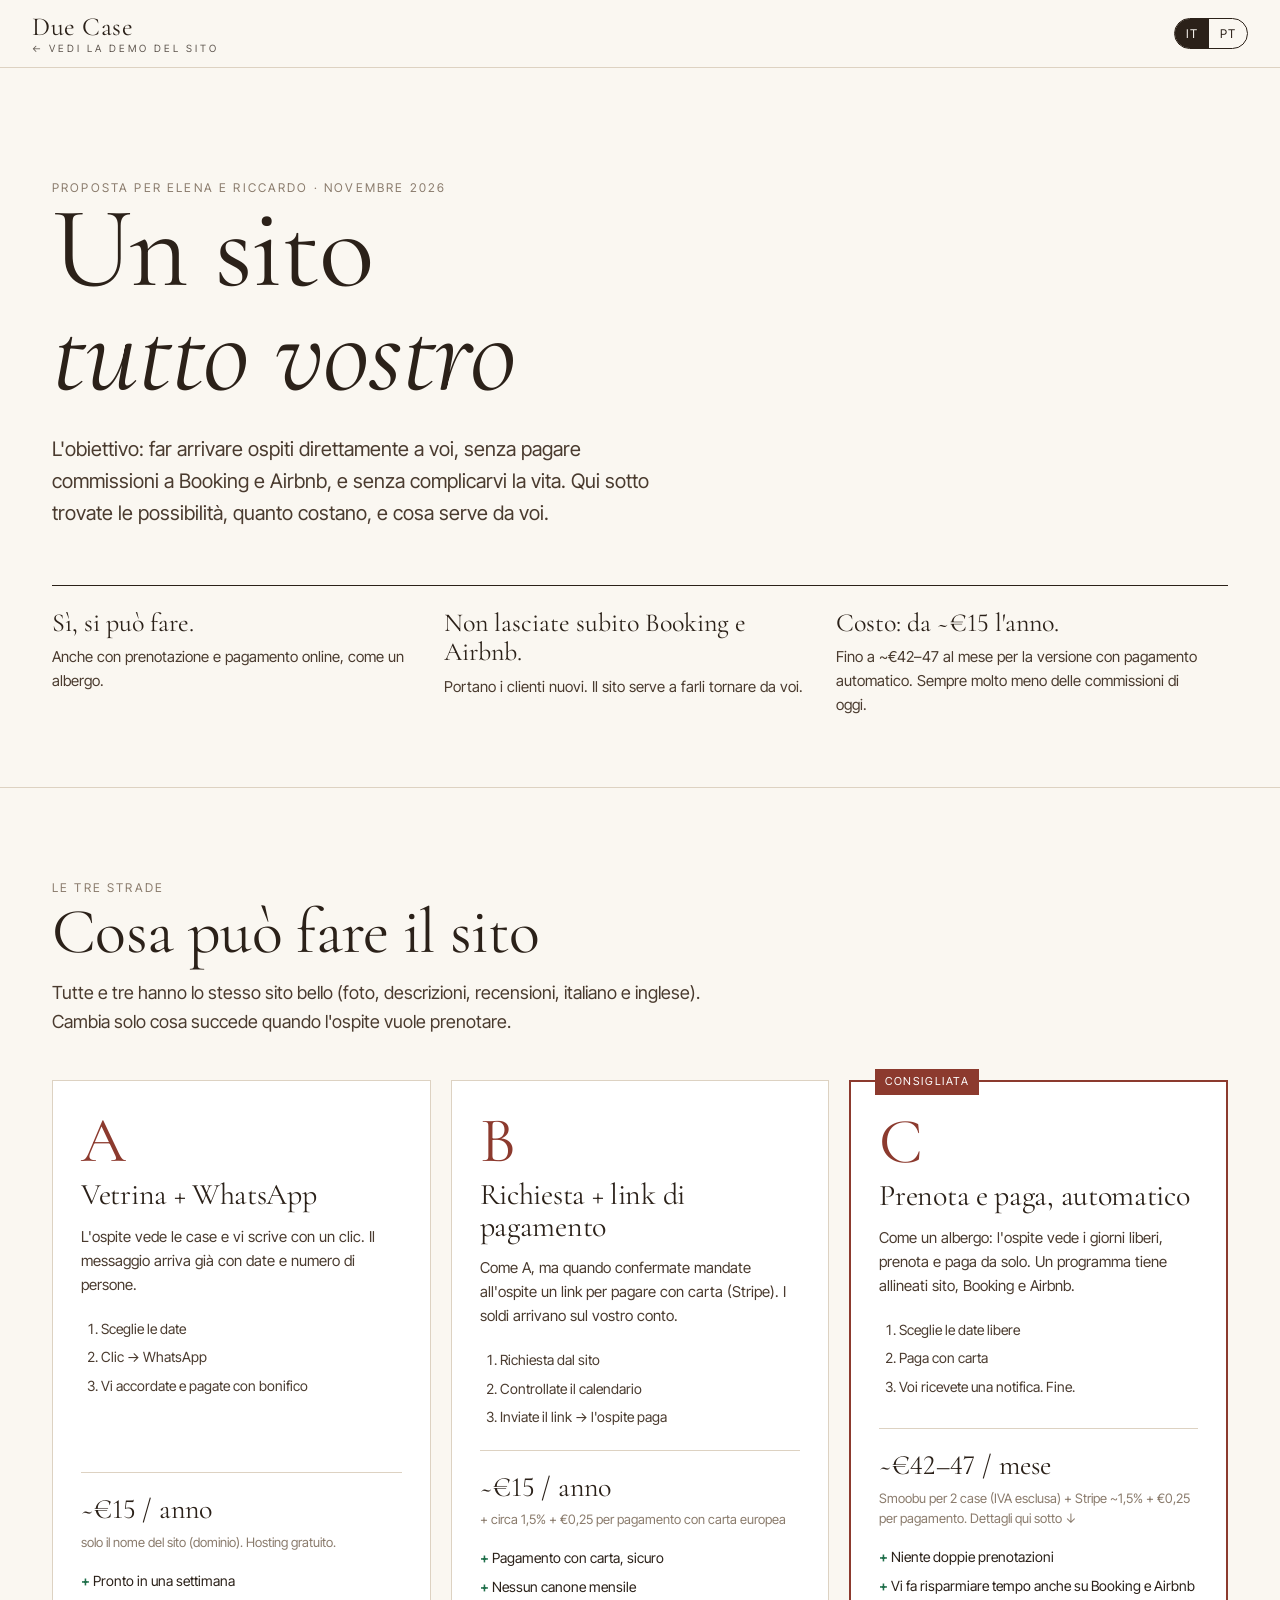
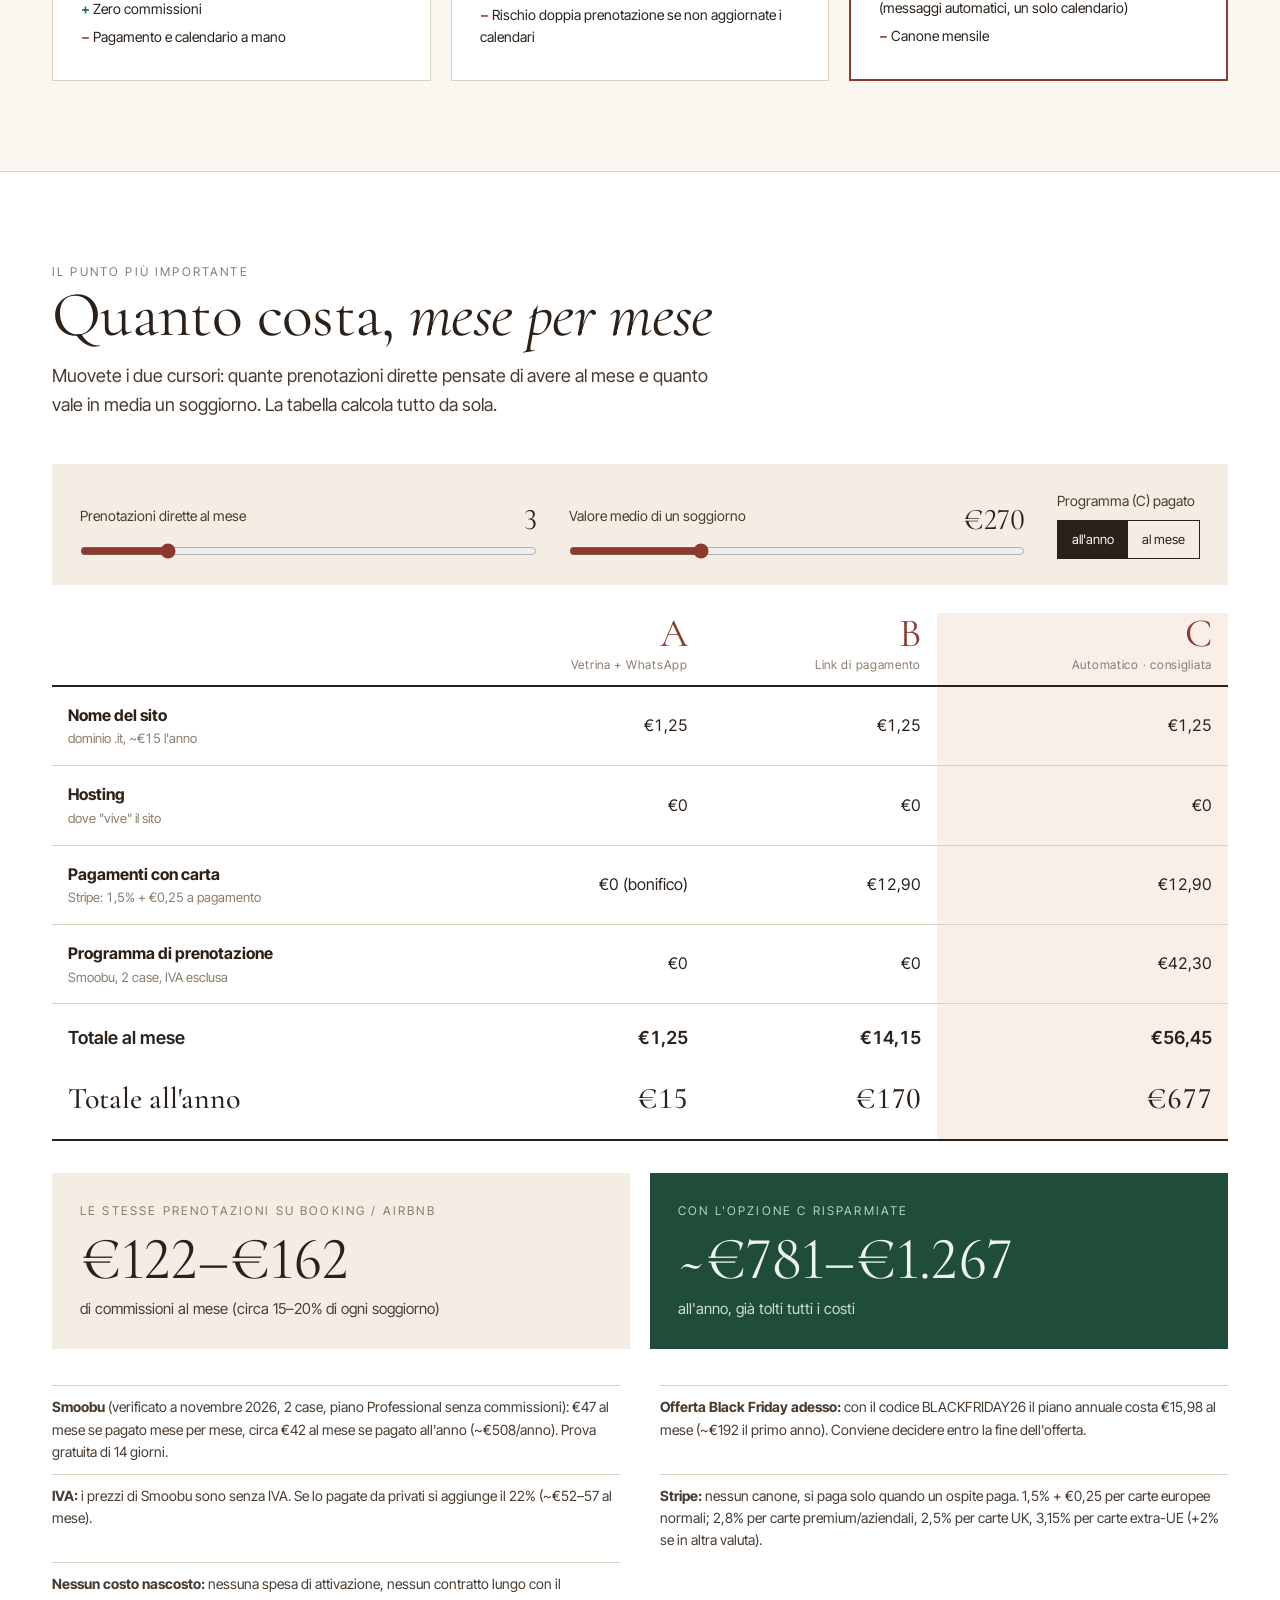
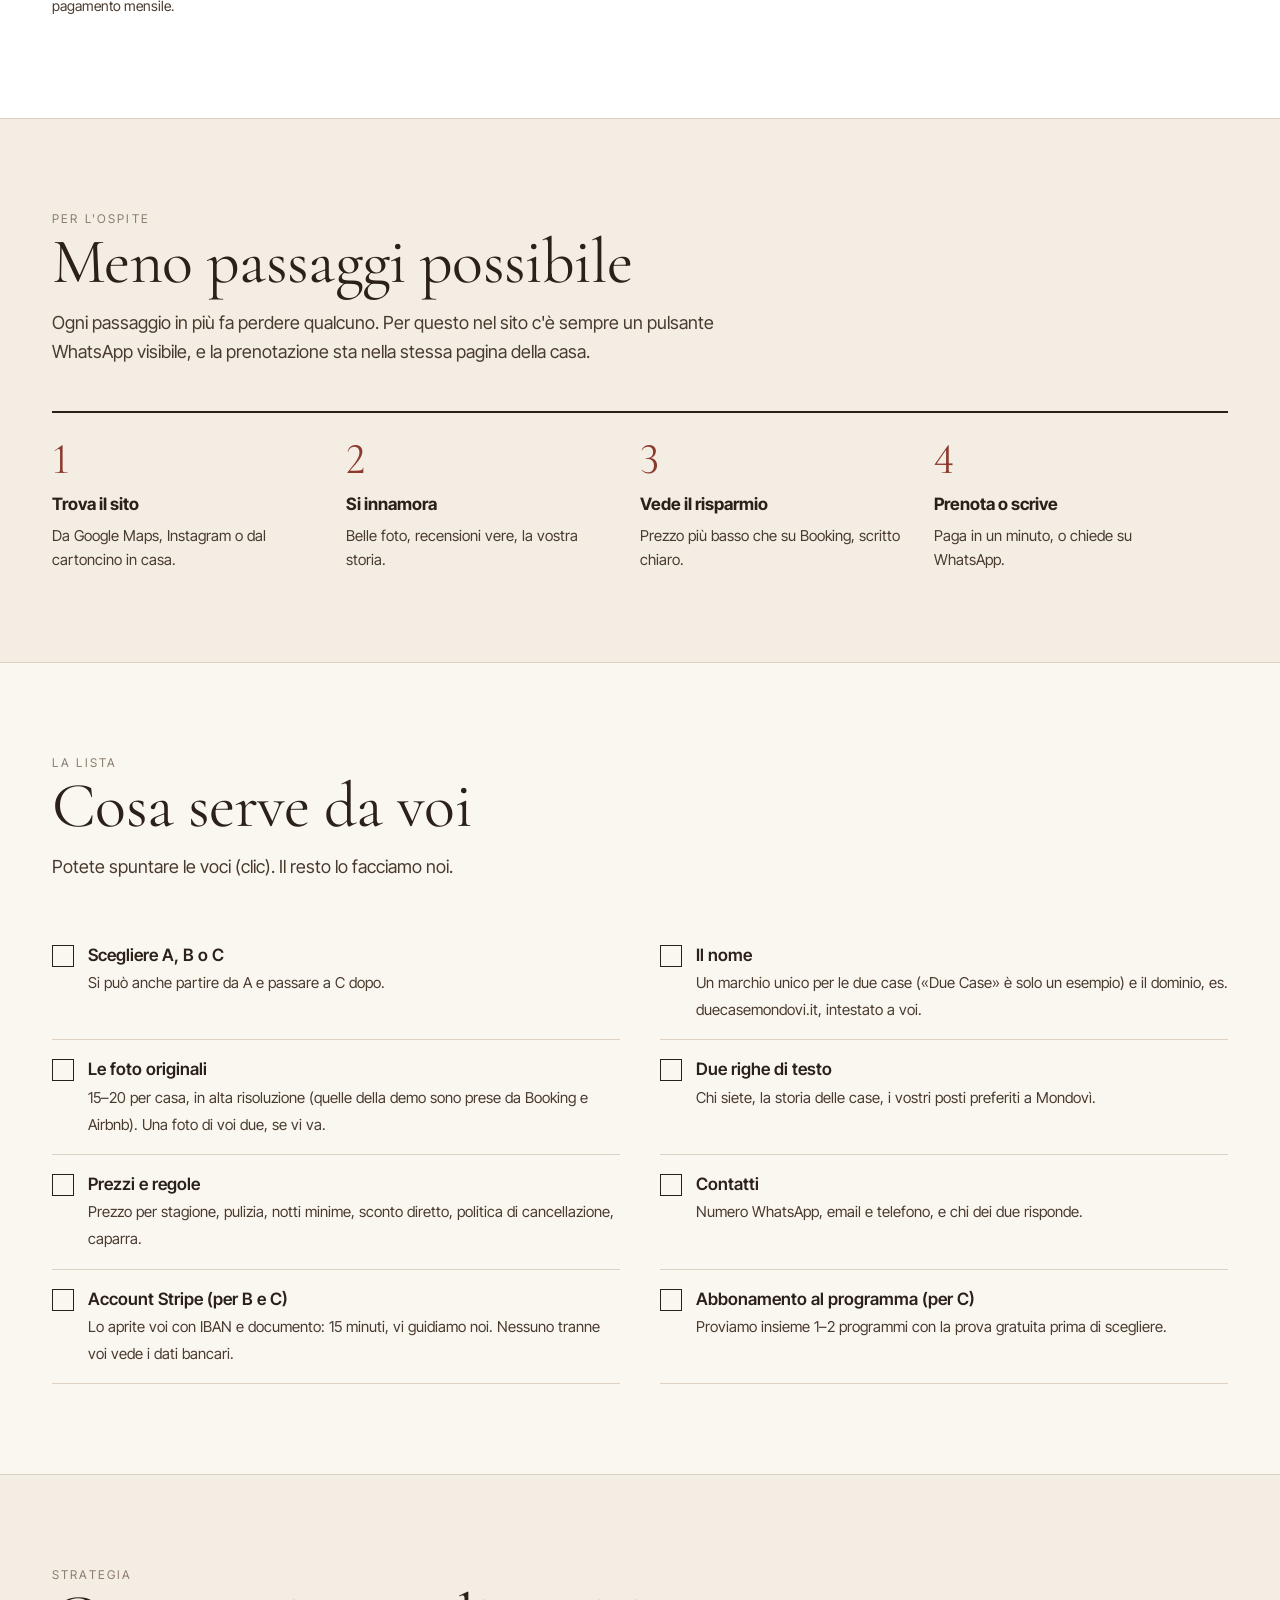
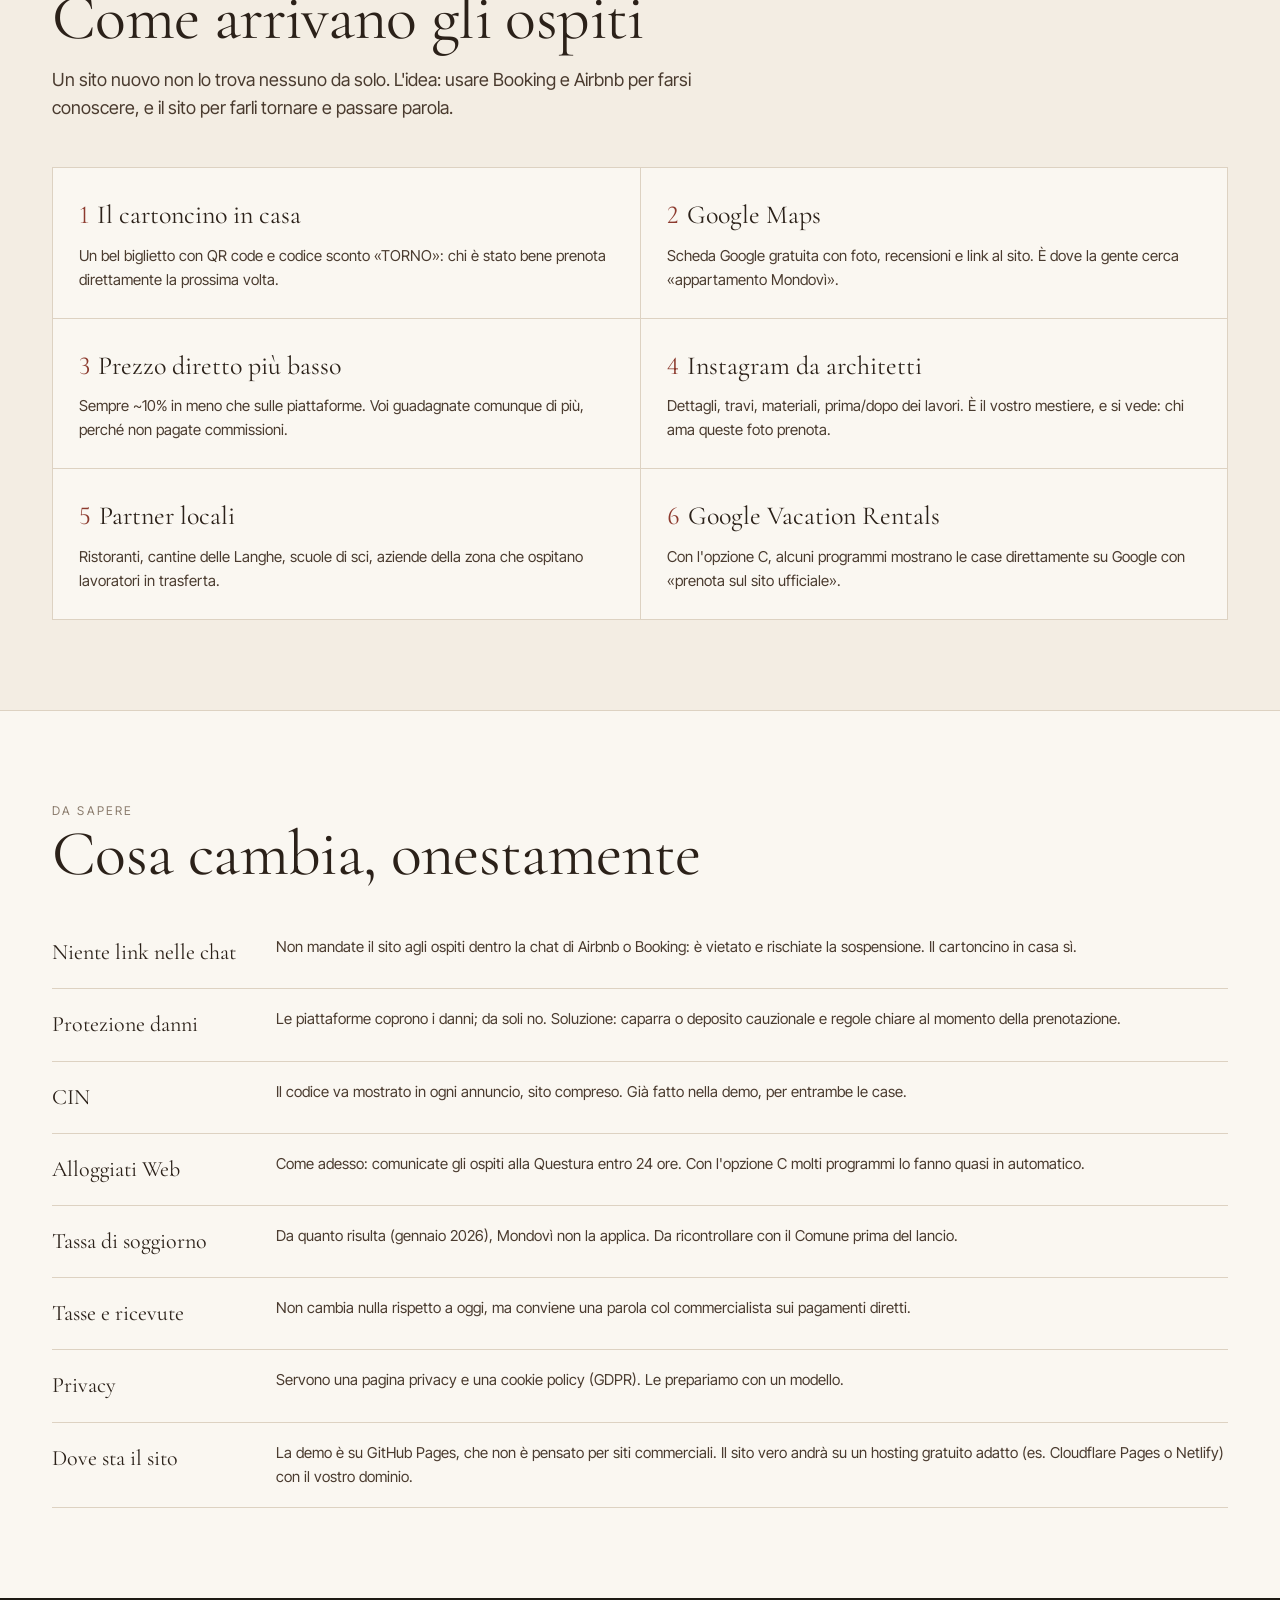
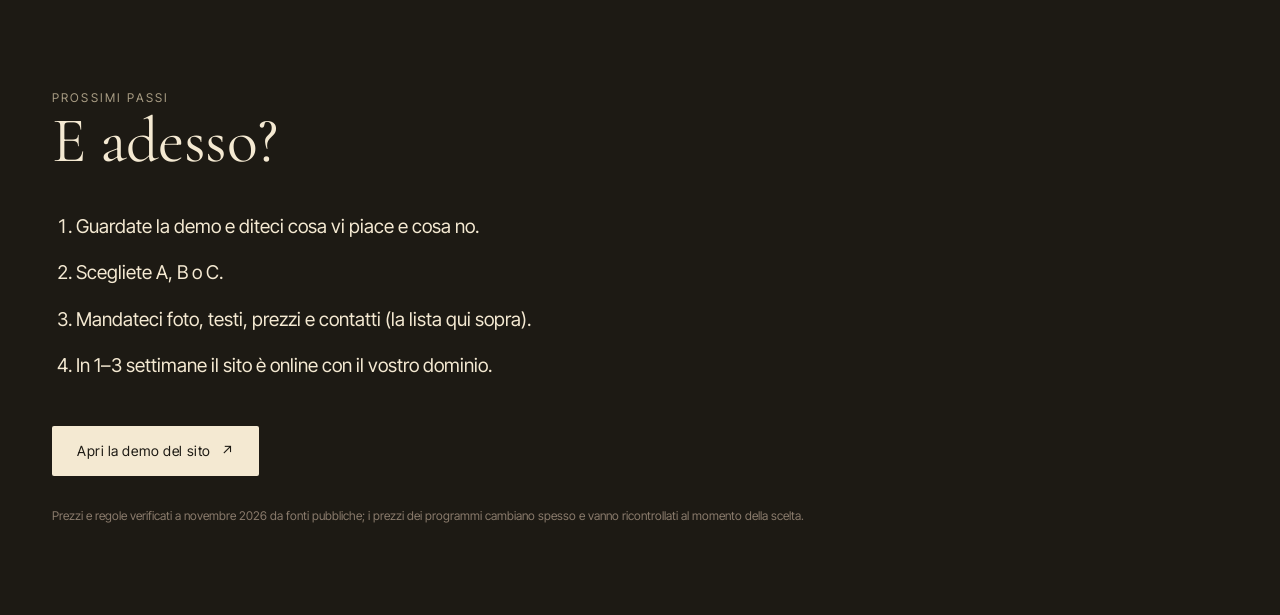
==== commit 71c18741: "Hi-res Mondovì hero photo; monthly/yearly cost calculator in proposal Co-Authored-By: Claude Opus 5." ====
--- a/proposta.html
+++ b/proposta.html
@@ -71,6 +71,34 @@
   .next ol li{padding:8px 0}
   .src{font-size:12px;color:var(--muted);margin-top:30px}
   .src a{color:var(--muted)}
+  .costs{background:#fff}
+  .ctrl{display:grid;grid-template-columns:1fr 1fr auto;gap:32px;align-items:end;padding:26px 28px;background:var(--linen);margin-bottom:28px}
+  .ctrl label{display:grid;grid-template-columns:1fr auto;gap:8px 12px;font-size:14px;color:var(--walnut-2)}
+  .ctrl output{font-family:var(--serif);font-size:30px;line-height:1;color:var(--walnut);font-variant-numeric:lining-nums}
+  .ctrl input[type=range]{grid-column:1/-1;width:100%;accent-color:var(--oxblood)}
+  .bill{font-size:14px;color:var(--walnut-2)}
+  .seg{display:flex;border:1px solid var(--walnut);margin-top:8px}
+  .seg button{background:none;border:0;padding:8px 14px;font-size:13px;color:var(--walnut)}
+  .seg button.on{background:var(--walnut);color:var(--paper)}
+  .tbl-wrap{overflow-x:auto}
+  .ctbl{width:100%;border-collapse:collapse;font-size:16px;min-width:560px;font-variant-numeric:lining-nums tabular-nums}
+  .ctbl th{text-align:right;font-family:var(--serif);font-weight:400;font-size:40px;line-height:1;padding:0 16px 14px;border-bottom:2px solid var(--walnut);color:var(--oxblood)}
+  .ctbl th small{display:block;font-family:var(--sans);font-size:12px;color:var(--muted);letter-spacing:.06em;margin-top:6px}
+  .ctbl th.rec,.ctbl td:last-child{background:#f8efe9}
+  .ctbl td{padding:16px;border-bottom:1px solid var(--line);text-align:right;white-space:nowrap}
+  .ctbl td:first-child{text-align:left;white-space:normal}
+  .ctbl td:first-child small{display:block;color:var(--muted);font-size:13px}
+  .ctbl .tot td{font-weight:600;font-size:18px;border-bottom:0;padding-top:20px}
+  .ctbl .tot.y td{font-family:var(--serif);font-weight:500;font-size:30px;padding-top:6px;border-bottom:2px solid var(--walnut)}
+  .vs{display:grid;grid-template-columns:1fr 1fr;gap:20px;margin-top:32px}
+  .vs>div{padding:28px;background:var(--linen)}
+  .vs .save{background:#1f4d38;color:#eef5ef}
+  .vs .save .eyebrow{color:#b9d3c1}
+  .vs .big{font-family:var(--serif);font-size:60px;line-height:1.05;margin:8px 0 6px;font-variant-numeric:lining-nums}
+  .vs p{font-size:15px;opacity:.85}
+  .fine{list-style:none;margin-top:36px;font-size:14px;color:var(--walnut-2);display:grid;grid-template-columns:1fr 1fr;gap:0 40px}
+  .fine li{padding:10px 0;border-top:1px solid var(--line)}
+  @media (max-width:980px){.ctrl,.vs,.fine{grid-template-columns:1fr}.vs .big{font-size:46px}}
   @media (max-width:980px){.opts,.calc,.tldr,.check,.strat{grid-template-columns:1fr}.flow{grid-template-columns:1fr 1fr;gap:20px}.warn li{grid-template-columns:1fr;gap:4px}}
   @media (max-width:600px){.p-nav{padding:12px 16px}.flow{grid-template-columns:1fr}}
 </style>
@@ -90,7 +118,7 @@
   <div class="tldr">
     <div><b lang="it">Sì, si può fare.</b><b lang="pt">Sim, dá para fazer.</b><p lang="it">Anche con prenotazione e pagamento online, come un albergo.</p><p lang="pt">Inclusive com reserva e pagamento online, como um hotel.</p></div>
     <div><b lang="it">Non lasciate subito Booking e Airbnb.</b><b lang="pt">Não saiam já do Booking e do Airbnb.</b><p lang="it">Portano i clienti nuovi. Il sito serve a farli tornare da voi.</p><p lang="pt">Eles trazem clientes novos. O site serve para eles voltarem direto a vocês.</p></div>
-    <div><b lang="it">Costo: da ~€15 l'anno.</b><b lang="pt">Custo: a partir de ~€15 por ano.</b><p lang="it">Fino a ~€25–50 al mese per la versione con pagamento automatico.</p><p lang="pt">Até ~€25–50 por mês na versão com pagamento automático.</p></div>
+    <div><b lang="it">Costo: da ~€15 l'anno.</b><b lang="pt">Custo: a partir de ~€15 por ano.</b><p lang="it">Fino a ~€42–47 al mese per la versione con pagamento automatico. Sempre molto meno delle commissioni di oggi.</p><p lang="pt">Até ~€42–47 por mês na versão com pagamento automático. Sempre bem menos que as comissões de hoje.</p></div>
   </div>
 </header>
 
@@ -131,26 +159,71 @@
         <p class="how" lang="pt">Como um hotel: o hóspede vê os dias livres, reserva e paga sozinho. Um programa mantém site, Booking e Airbnb sincronizados.</p>
         <ol lang="it"><li>Sceglie le date libere</li><li>Paga con carta</li><li>Voi ricevete una notifica. Fine.</li></ol>
         <ol lang="pt"><li>Escolhe as datas livres</li><li>Paga com cartão</li><li>Vocês recebem um aviso. Pronto.</li></ol>
-        <div class="cost"><b>~€25–50 / <span lang="it">mese</span><span lang="pt">mês</span></b><small lang="it">programma di prenotazione per 2 case (es. Smoobu, Lodgify, Beds24, Octorate) + ~1,5% per pagamento</small><small lang="pt">programa de reservas para 2 casas (ex.: Smoobu, Lodgify, Beds24, Octorate) + ~1,5% por pagamento</small></div>
+        <div class="cost"><b>~€42–47 / <span lang="it">mese</span><span lang="pt">mês</span></b><small lang="it">Smoobu per 2 case (IVA esclusa) + Stripe ~1,5% + €0,25 per pagamento. Dettagli qui sotto ↓</small><small lang="pt">Smoobu para 2 casas (sem IVA) + Stripe ~1,5% + €0,25 por pagamento. Detalhes abaixo ↓</small></div>
         <div class="pc" lang="it"><div class="p">Niente doppie prenotazioni</div><div class="p">Vi fa risparmiare tempo anche su Booking e Airbnb (messaggi automatici, un solo calendario)</div><div class="m">Canone mensile</div></div>
         <div class="pc" lang="pt"><div class="p">Sem reservas duplicadas</div><div class="p">Economiza tempo também no Booking e Airbnb (mensagens automáticas, um calendário só)</div><div class="m">Mensalidade</div></div>
       </div>
     </div>
 
-    <div class="calc">
+  </div>
+</section>
+
+<section class="p-sec costs" id="costi">
+  <div class="wrap">
+    <div class="eyebrow"><span lang="it">Il punto più importante</span><span lang="pt">O ponto mais importante</span></div>
+    <h2><span lang="it">Quanto costa, <em>mese per mese</em></span><span lang="pt">Quanto custa, <em>mês a mês</em></span></h2>
+    <p class="intro" lang="it">Muovete i due cursori: quante prenotazioni dirette pensate di avere al mese e quanto vale in media un soggiorno. La tabella calcola tutto da sola.</p>
+    <p class="intro" lang="pt">Mexam os dois controles: quantas reservas diretas vocês esperam por mês e quanto vale em média uma estadia. A tabela calcula tudo sozinha.</p>
+
+    <div class="ctrl">
+      <label><span lang="it">Prenotazioni dirette al mese</span><span lang="pt">Reservas diretas por mês</span><output id="oN">3</output><input type="range" id="rN" min="1" max="12" value="3"></label>
+      <label><span lang="it">Valore medio di un soggiorno</span><span lang="pt">Valor médio de uma estadia</span><output id="oV">€270</output><input type="range" id="rV" min="100" max="700" step="10" value="270"></label>
+      <div class="bill"><span lang="it">Programma (C) pagato</span><span lang="pt">Programa (C) pago</span>
+        <div class="seg"><button data-b="y" class="on"><span lang="it">all'anno</span><span lang="pt">por ano</span></button><button data-b="m"><span lang="it">al mese</span><span lang="pt">por mês</span></button></div>
+      </div>
+    </div>
+
+    <div class="tbl-wrap">
+    <table class="ctbl">
+      <thead><tr><th></th><th>A<small lang="it">Vetrina + WhatsApp</small><small lang="pt">Vitrine + WhatsApp</small></th><th>B<small lang="it">Link di pagamento</small><small lang="pt">Link de pagamento</small></th><th class="rec">C<small lang="it">Automatico · consigliata</small><small lang="pt">Automático · recomendada</small></th></tr></thead>
+      <tbody>
+        <tr><td><b lang="it">Nome del sito</b><b lang="pt">Nome do site</b><small lang="it">dominio .it, ~€15 l'anno</small><small lang="pt">domínio .it, ~€15 por ano</small></td><td data-c="dom"></td><td data-c="dom"></td><td data-c="dom"></td></tr>
+        <tr><td><b lang="it">Hosting</b><b lang="pt">Hospedagem</b><small lang="it">dove "vive" il sito</small><small lang="pt">onde o site "mora"</small></td><td>€0</td><td>€0</td><td>€0</td></tr>
+        <tr><td><b lang="it">Pagamenti con carta</b><b lang="pt">Pagamentos com cartão</b><small lang="it">Stripe: 1,5% + €0,25 a pagamento</small><small lang="pt">Stripe: 1,5% + €0,25 por pagamento</small></td><td><span lang="it">€0 (bonifico)</span><span lang="pt">€0 (transferência)</span></td><td data-c="stripe"></td><td data-c="stripe"></td></tr>
+        <tr><td><b lang="it">Programma di prenotazione</b><b lang="pt">Programa de reservas</b><small lang="it">Smoobu, 2 case, IVA esclusa</small><small lang="pt">Smoobu, 2 casas, sem IVA</small></td><td>€0</td><td>€0</td><td data-c="soft"></td></tr>
+        <tr class="tot"><td lang="it">Totale al mese</td><td lang="pt">Total por mês</td><td data-t="A"></td><td data-t="B"></td><td data-t="C"></td></tr>
+        <tr class="tot y"><td lang="it">Totale all'anno</td><td lang="pt">Total por ano</td><td data-y="A"></td><td data-y="B"></td><td data-y="C"></td></tr>
+      </tbody>
+    </table>
+    </div>
+
+    <div class="vs">
       <div>
-        <div class="eyebrow"><span lang="it">Esempio: 3 notti a €80 + €30 pulizia</span><span lang="pt">Exemplo: 3 noites a €80 + €30 de limpeza</span></div>
-        <div class="row"><span lang="it">Prezzo del soggiorno</span><span lang="pt">Valor da estadia</span><span>€270</span></div>
-        <div class="row"><span lang="it">Via Booking / Airbnb (~15–20% di commissioni)</span><span lang="pt">Via Booking / Airbnb (~15–20% de comissão)</span><span>−€40/55</span></div>
-        <div class="row"><span lang="it">Diretto con carta (Stripe)</span><span lang="pt">Direto com cartão (Stripe)</span><span>−€4</span></div>
-      </div>
-      <div>
-        <div class="eyebrow"><span lang="it">Il conto in breve</span><span lang="pt">A conta resumida</span></div>
-        <div class="big">~€40</div>
-        <p lang="it" style="margin-top:12px;color:var(--walnut-2)">risparmiati per ogni soggiorno diretto. Con circa un soggiorno diretto al mese, l'opzione C si ripaga da sola.</p>
-        <p lang="pt" style="margin-top:12px;color:var(--walnut-2)">economizados em cada estadia direta. Com mais ou menos uma estadia direta por mês, a opção C se paga sozinha.</p>
-      </div>
-    </div>
+        <div class="eyebrow"><span lang="it">Le stesse prenotazioni su Booking / Airbnb</span><span lang="pt">As mesmas reservas no Booking / Airbnb</span></div>
+        <div class="big" id="plat">—</div>
+        <p lang="it">di commissioni al mese (circa 15–20% di ogni soggiorno)</p>
+        <p lang="pt">de comissão por mês (cerca de 15–20% de cada estadia)</p>
+      </div>
+      <div class="save">
+        <div class="eyebrow"><span lang="it">Con l'opzione C risparmiate</span><span lang="pt">Com a opção C vocês economizam</span></div>
+        <div class="big" id="save">—</div>
+        <p lang="it">all'anno, già tolti tutti i costi</p>
+        <p lang="pt">por ano, já descontados todos os custos</p>
+      </div>
+    </div>
+
+    <ul class="fine">
+      <li lang="it"><b>Smoobu</b> (verificato a novembre 2026, 2 case, piano Professional senza commissioni): €47 al mese se pagato mese per mese, circa €42 al mese se pagato all'anno (~€508/anno). Prova gratuita di 14 giorni.</li>
+      <li lang="pt"><b>Smoobu</b> (conferido em novembro de 2026, 2 casas, plano Professional sem comissão): €47 por mês pagando mês a mês, cerca de €42 por mês pagando por ano (~€508/ano). Teste grátis de 14 dias.</li>
+      <li lang="it"><b>Offerta Black Friday adesso:</b> con il codice BLACKFRIDAY26 il piano annuale costa €15,98 al mese (~€192 il primo anno). Conviene decidere entro la fine dell'offerta.</li>
+      <li lang="pt"><b>Promoção de Black Friday agora:</b> com o código BLACKFRIDAY26 o plano anual sai por €15,98 por mês (~€192 no primeiro ano). Vale decidir antes de a promoção acabar.</li>
+      <li lang="it"><b>IVA:</b> i prezzi di Smoobu sono senza IVA. Se lo pagate da privati si aggiunge il 22% (~€52–57 al mese).</li>
+      <li lang="pt"><b>IVA:</b> os preços da Smoobu são sem IVA (imposto italiano). Se pagarem como pessoa física, somam-se 22% (~€52–57 por mês).</li>
+      <li lang="it"><b>Stripe:</b> nessun canone, si paga solo quando un ospite paga. 1,5% + €0,25 per carte europee normali; 2,8% per carte premium/aziendali, 2,5% per carte UK, 3,15% per carte extra-UE (+2% se in altra valuta).</li>
+      <li lang="pt"><b>Stripe:</b> sem mensalidade, só paga quando um hóspede paga. 1,5% + €0,25 para cartões europeus comuns; 2,8% para cartões premium/empresariais, 2,5% para cartões do Reino Unido, 3,15% para cartões de fora da Europa (+2% se em outra moeda).</li>
+      <li lang="it"><b>Nessun costo nascosto:</b> nessuna spesa di attivazione, nessun contratto lungo con il pagamento mensile.</li>
+      <li lang="pt"><b>Sem custo escondido:</b> sem taxa de ativação e sem contrato longo no pagamento mensal.</li>
+    </ul>
   </div>
 </section>
 
@@ -253,6 +326,31 @@
 }
 $$('.lang button').forEach(b => b.onclick = () => setLang(b.dataset.set));
 try{ const s = localStorage.getItem('plang'); if (s) setLang(s) }catch(e){}
+// cost calculator
+const C = { dom: 15/12, stripePct: .015, stripeFix: .25, soft: { y: 42.30, m: 47 }, plat: [.15, .20] };
+let bill = 'y';
+const eur = (n, d = 0) => { const [i, f] = n.toFixed(d).split('.'); return '€' + i.replace(/\B(?=(\d{3})+(?!\d))/g, '.') + (f ? ',' + f : '') };
+function calcCosts(){
+  const n = +document.getElementById('rN').value, v = +document.getElementById('rV').value;
+  document.getElementById('oN').textContent = n;
+  document.getElementById('oV').textContent = eur(v);
+  const stripe = n * (v * C.stripePct + C.stripeFix), soft = C.soft[bill];
+  const tot = { A: C.dom, B: C.dom + stripe, C: C.dom + stripe + soft };
+  $$('[data-c=dom]').forEach(e => e.textContent = eur(C.dom, 2));
+  $$('[data-c=stripe]').forEach(e => e.textContent = eur(stripe, 2));
+  $$('[data-c=soft]').forEach(e => e.textContent = eur(soft, 2));
+  for (const k in tot){
+    document.querySelector(`[data-t=${k}]`).textContent = eur(tot[k], 2);
+    document.querySelector(`[data-y=${k}]`).textContent = eur(tot[k] * 12);
+  }
+  const rev = n * v, p0 = rev * C.plat[0], p1 = rev * C.plat[1];
+  document.getElementById('plat').textContent = `${eur(p0)}–${eur(p1)}`;
+  document.getElementById('save').textContent = `~${eur(Math.max(0, (p0 - tot.C) * 12))}–${eur(Math.max(0, (p1 - tot.C) * 12))}`;
+}
+['rN','rV'].forEach(id => document.getElementById(id).addEventListener('input', calcCosts));
+$$('.seg button').forEach(b => b.onclick = () => { bill = b.dataset.b; $$('.seg button').forEach(x => x.classList.toggle('on', x === b)); calcCosts() });
+calcCosts();
+
 let st = {}; try{ st = JSON.parse(localStorage.getItem('pcheck') || '{}') }catch(e){}
 $$('#check li').forEach((li, i) => {
   if (st[i]) li.classList.add('done');
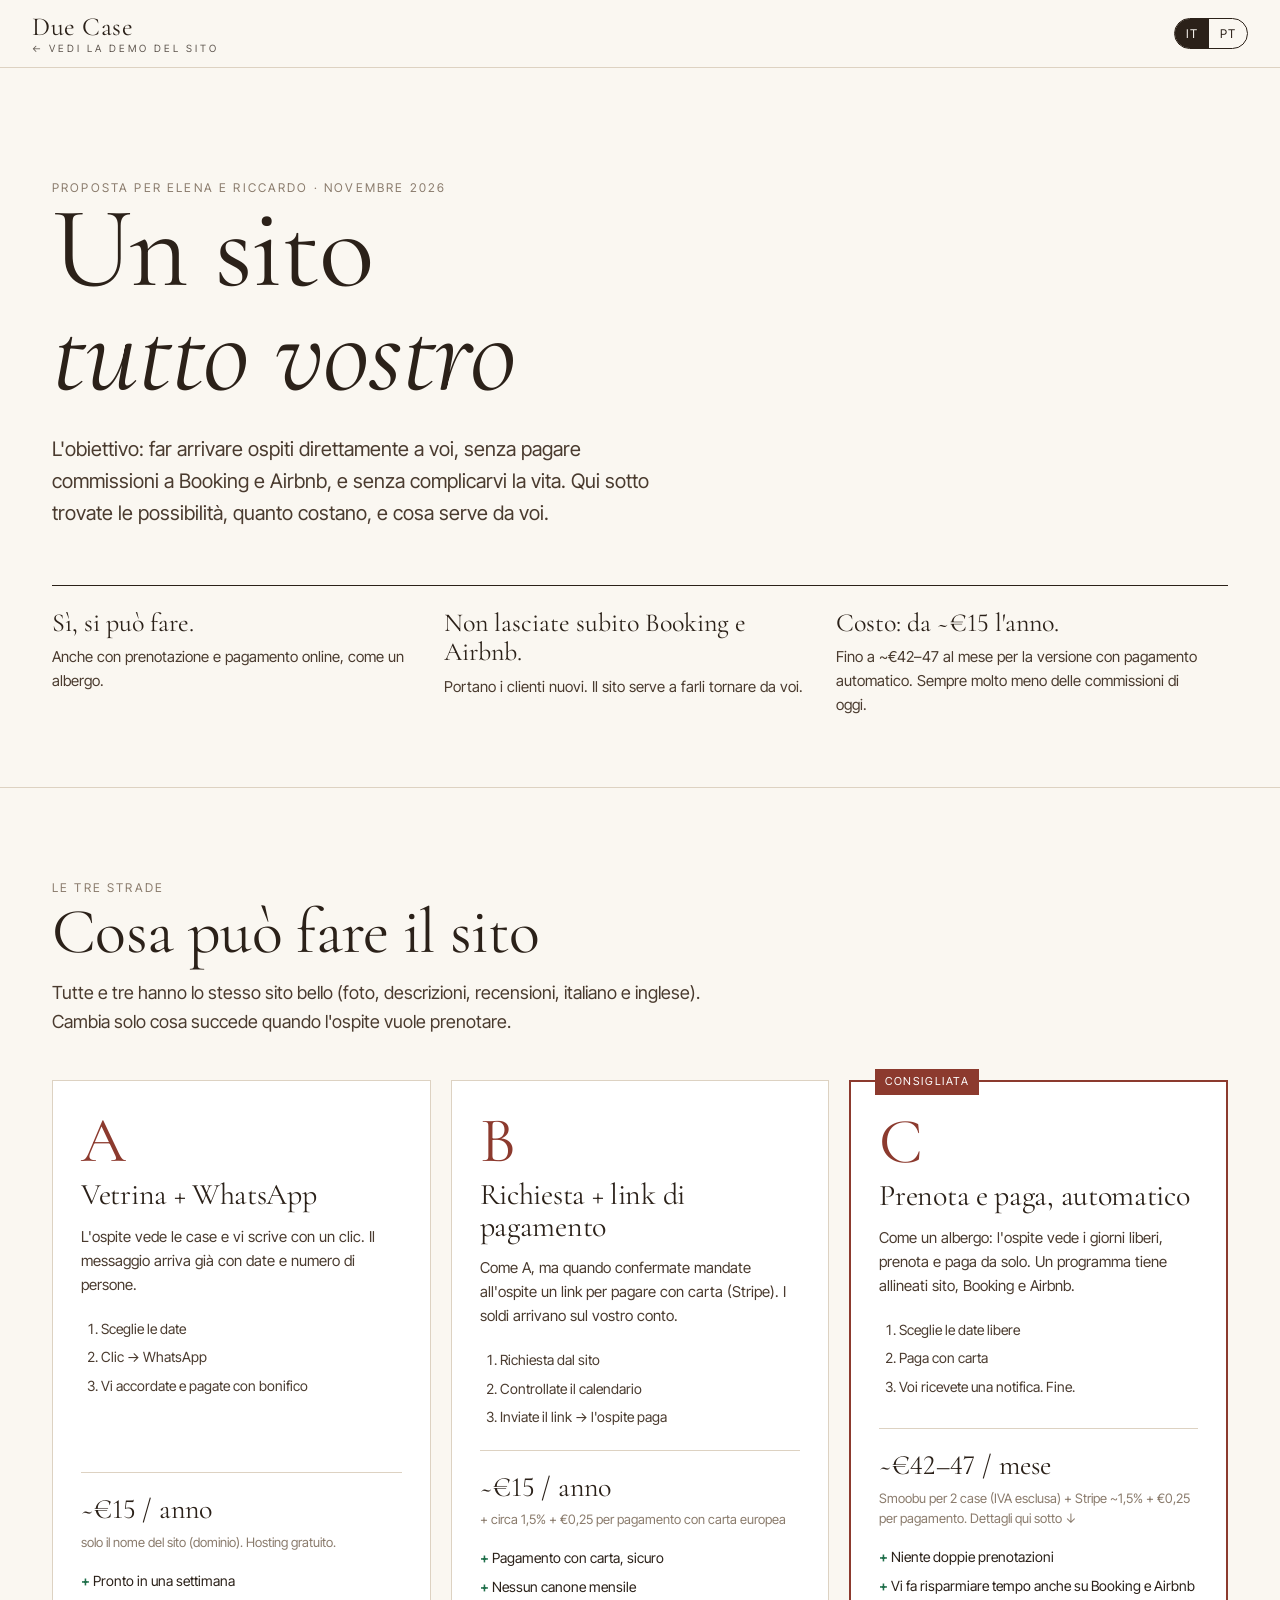
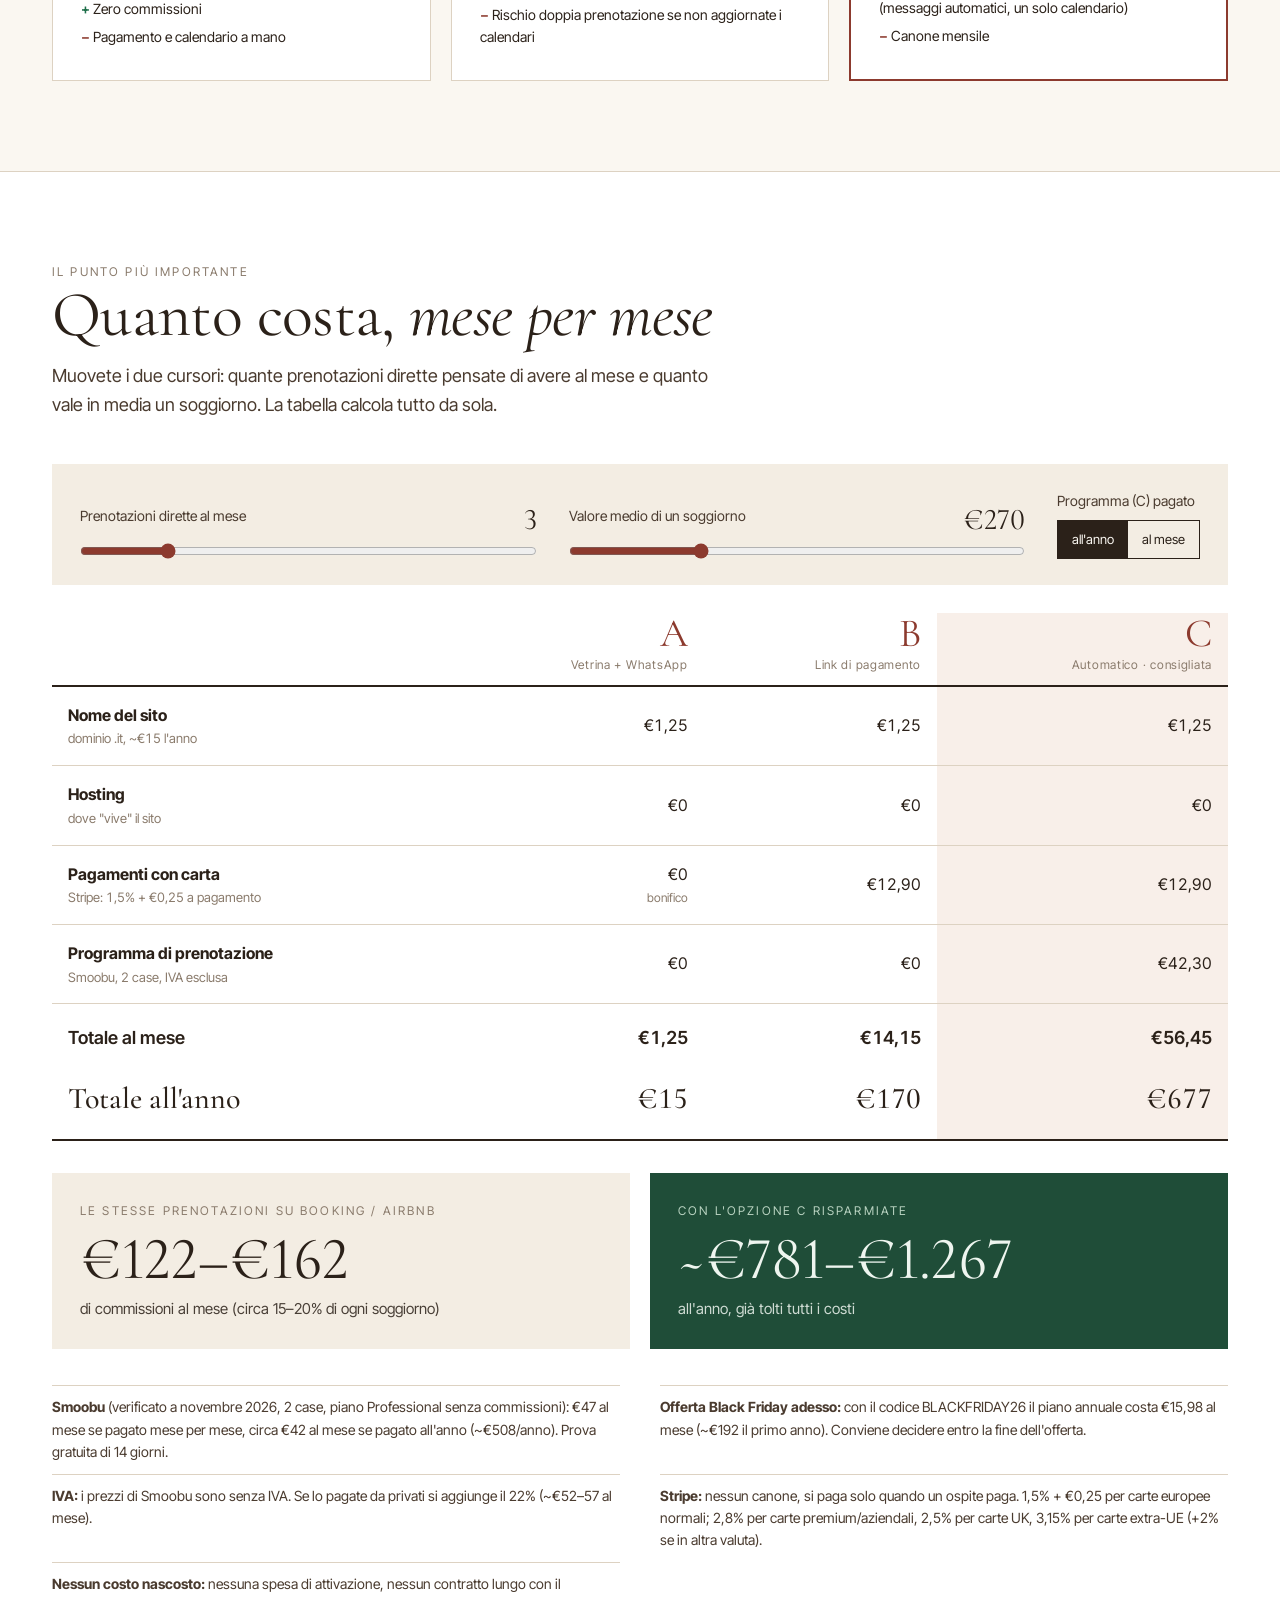
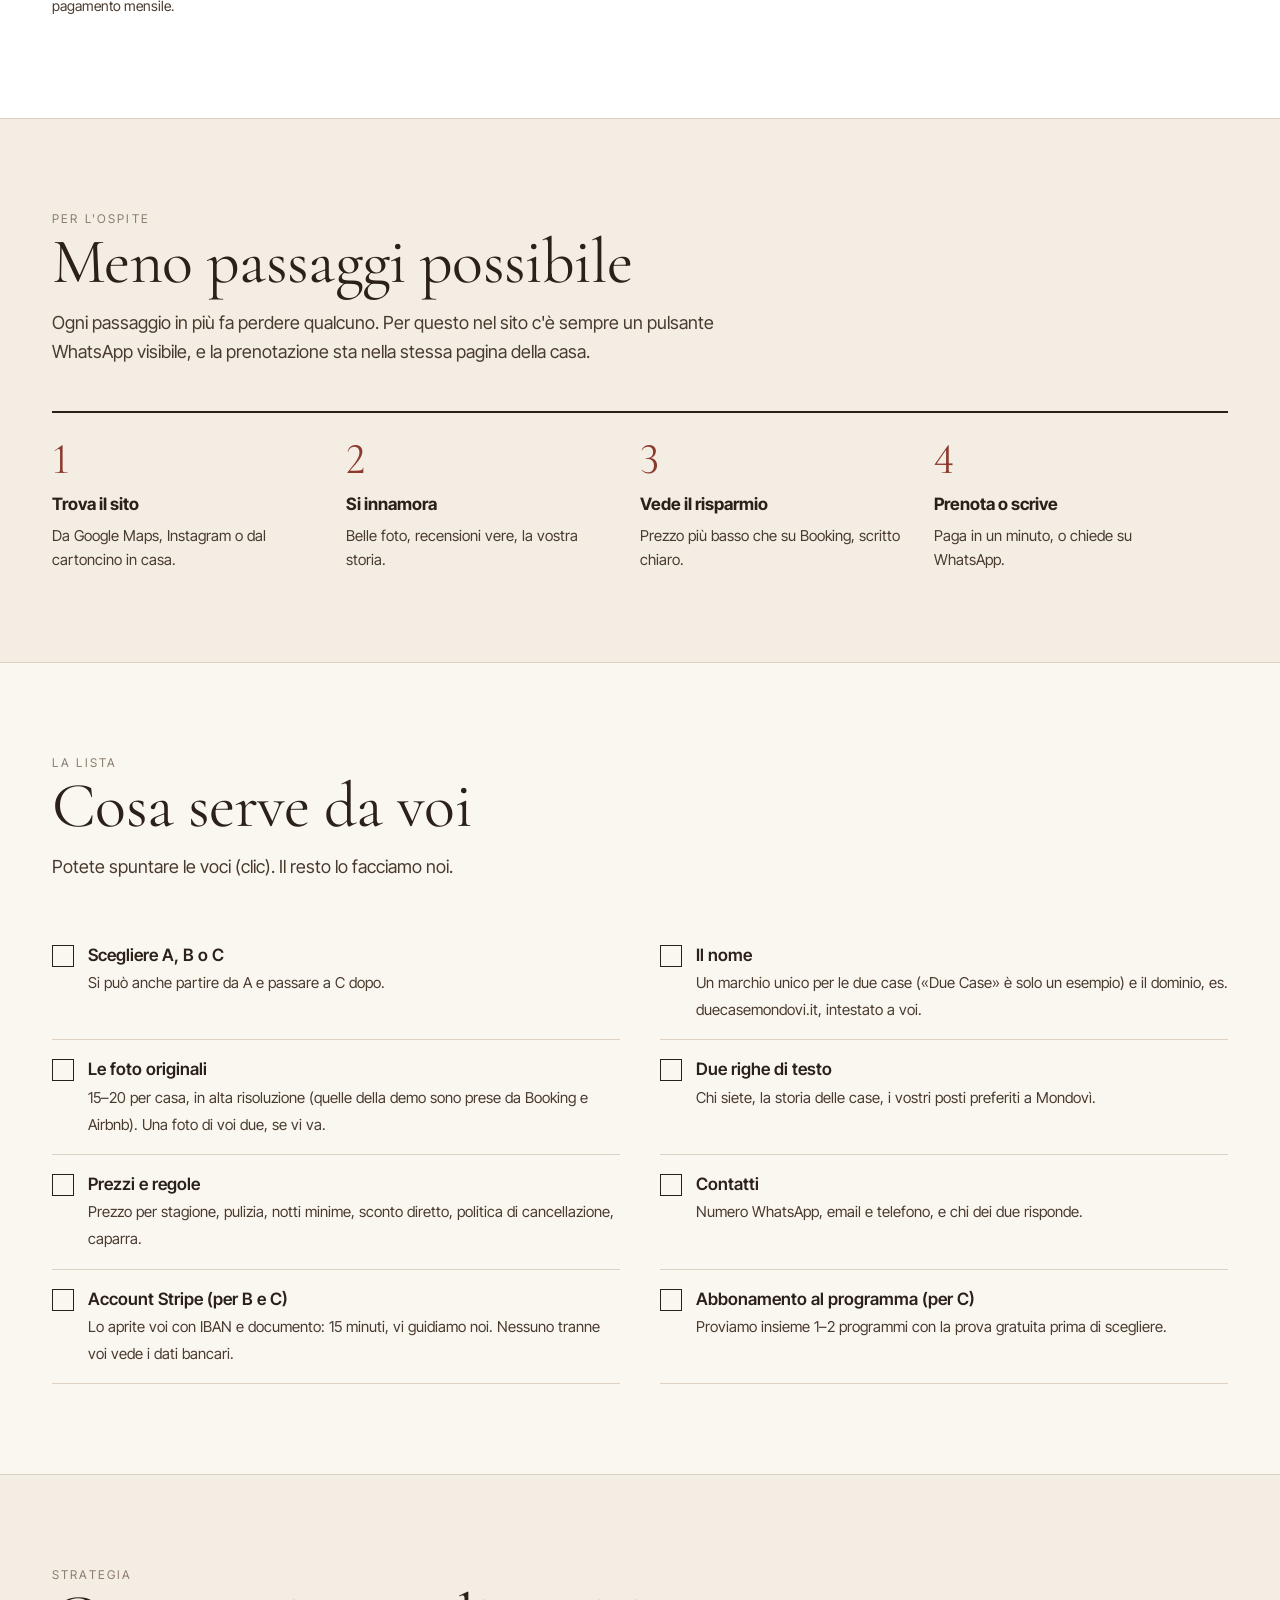
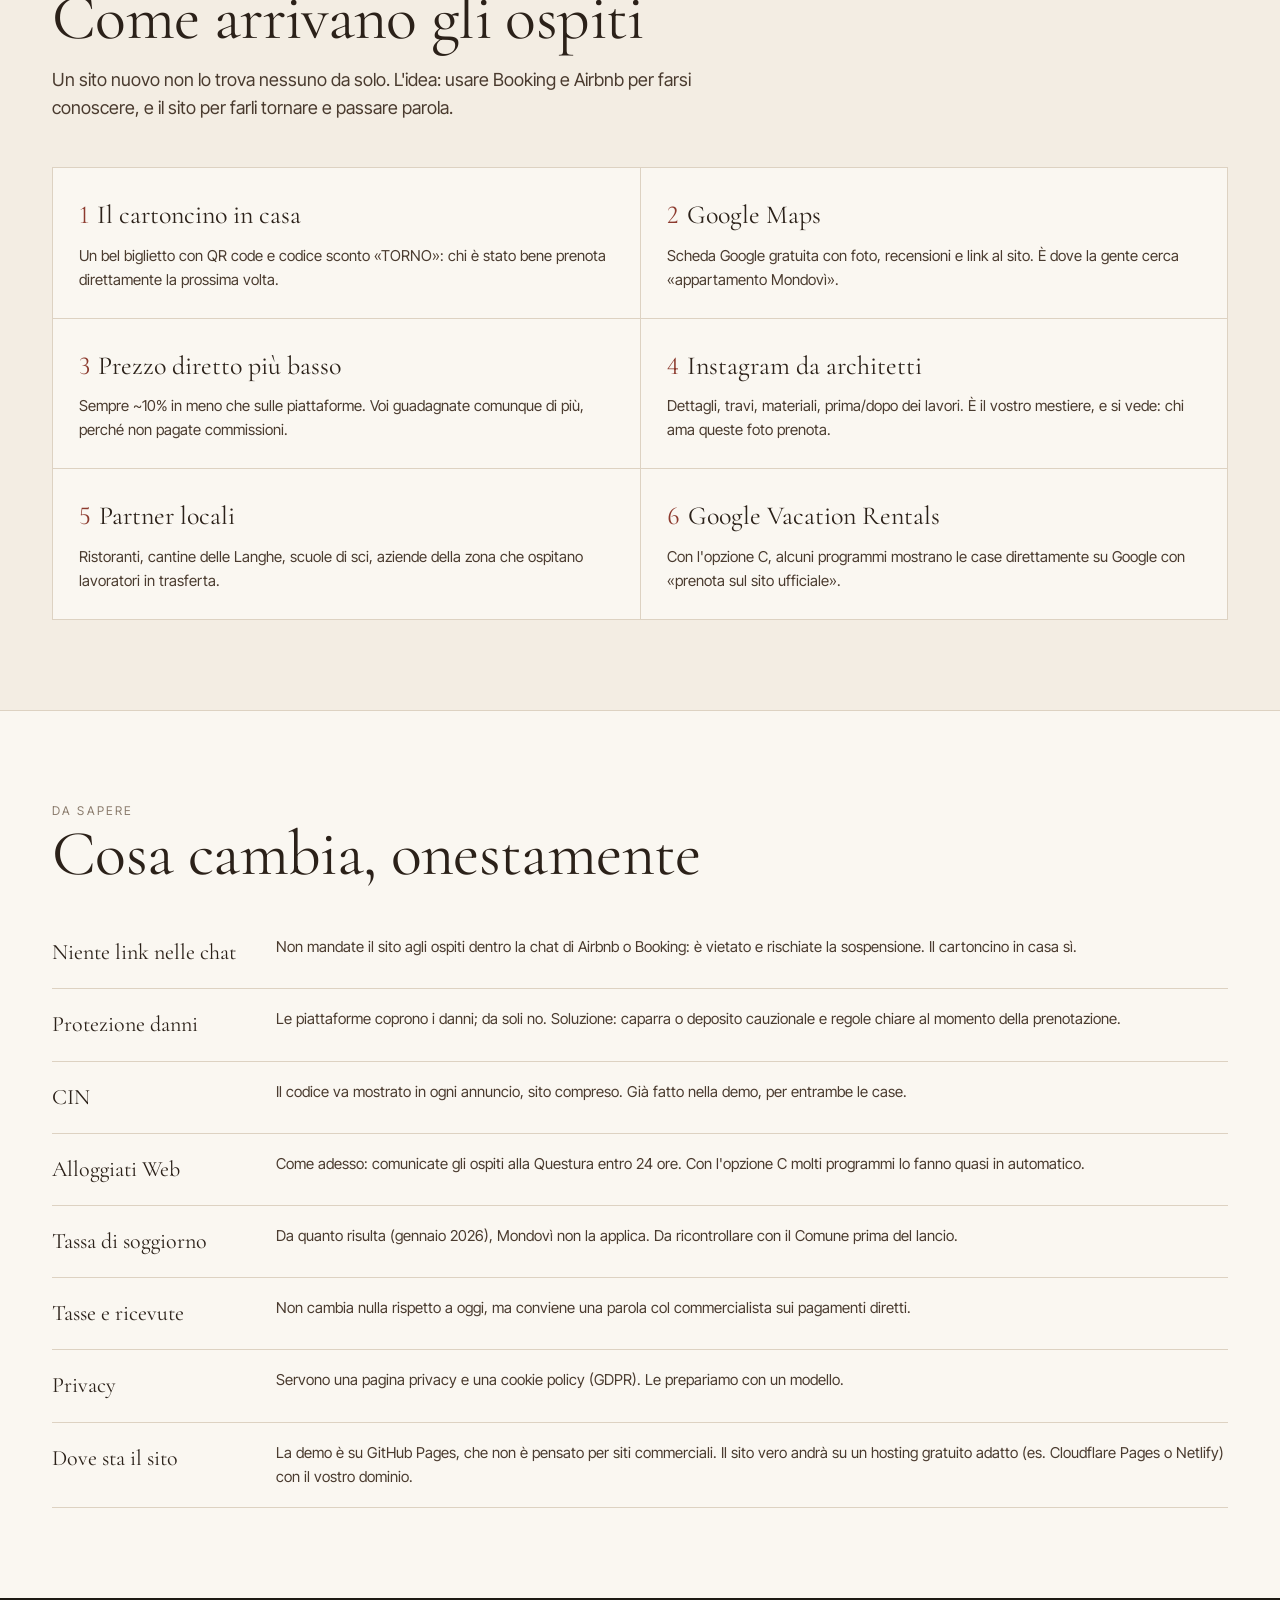
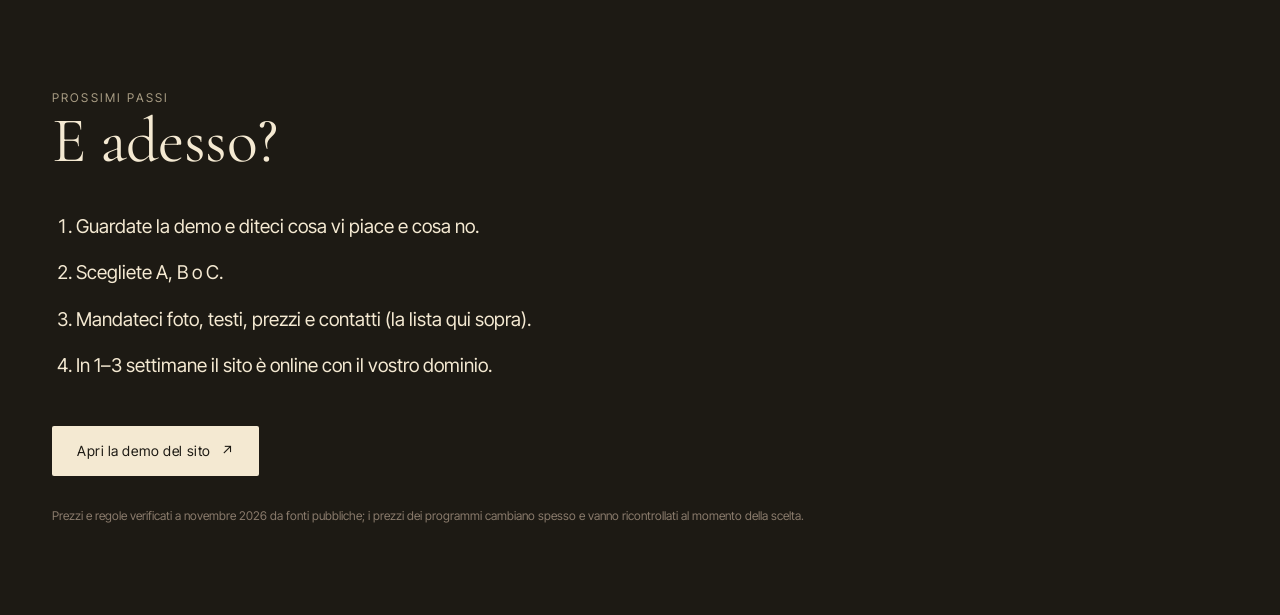
==== commit 84a27069: "Reframe hero photo, mobile-friendly cost table Co-Authored-By: Claude Opus 5.5 <noreply@anthropic.co" ====
--- a/proposta.html
+++ b/proposta.html
@@ -8,7 +8,7 @@
 <link rel="preconnect" href="https://fonts.googleapis.com">
 <link rel="preconnect" href="https://fonts.gstatic.com" crossorigin>
 <link href="https://fonts.googleapis.com/css2?family=Cormorant+Garamond:ital,wght@0,400;0,500;1,400&family=Inter+Tight:wght@400;500;600&display=swap" rel="stylesheet">
-<link rel="stylesheet" href="style.css">
+<link rel="stylesheet" href="style.css?v=5">
 <style>
   body{background:var(--paper)}
   .p-nav{position:sticky;top:0;z-index:20;display:flex;justify-content:space-between;align-items:center;padding:14px 32px;background:rgba(250,247,241,.94);backdrop-filter:blur(8px);border-bottom:1px solid var(--line)}
@@ -98,7 +98,9 @@
   .vs p{font-size:15px;opacity:.85}
   .fine{list-style:none;margin-top:36px;font-size:14px;color:var(--walnut-2);display:grid;grid-template-columns:1fr 1fr;gap:0 40px}
   .fine li{padding:10px 0;border-top:1px solid var(--line)}
+  .ctbl td small.n{display:block;font-size:12px;color:var(--muted);font-weight:400}
   @media (max-width:980px){.ctrl,.vs,.fine{grid-template-columns:1fr}.vs .big{font-size:46px}}
+  @media (max-width:600px){.ctrl{padding:20px 16px}.ctbl{min-width:0;font-size:13px}.ctbl td,.ctbl th{padding:10px 5px;white-space:normal}.ctbl th{font-size:28px}.ctbl th small,.ctbl td:first-child small{display:none}.ctbl .tot td{font-size:14px}.ctbl .tot.y td{font-size:19px}}
   @media (max-width:980px){.opts,.calc,.tldr,.check,.strat{grid-template-columns:1fr}.flow{grid-template-columns:1fr 1fr;gap:20px}.warn li{grid-template-columns:1fr;gap:4px}}
   @media (max-width:600px){.p-nav{padding:12px 16px}.flow{grid-template-columns:1fr}}
 </style>
@@ -189,7 +191,7 @@
       <tbody>
         <tr><td><b lang="it">Nome del sito</b><b lang="pt">Nome do site</b><small lang="it">dominio .it, ~€15 l'anno</small><small lang="pt">domínio .it, ~€15 por ano</small></td><td data-c="dom"></td><td data-c="dom"></td><td data-c="dom"></td></tr>
         <tr><td><b lang="it">Hosting</b><b lang="pt">Hospedagem</b><small lang="it">dove "vive" il sito</small><small lang="pt">onde o site "mora"</small></td><td>€0</td><td>€0</td><td>€0</td></tr>
-        <tr><td><b lang="it">Pagamenti con carta</b><b lang="pt">Pagamentos com cartão</b><small lang="it">Stripe: 1,5% + €0,25 a pagamento</small><small lang="pt">Stripe: 1,5% + €0,25 por pagamento</small></td><td><span lang="it">€0 (bonifico)</span><span lang="pt">€0 (transferência)</span></td><td data-c="stripe"></td><td data-c="stripe"></td></tr>
+        <tr><td><b lang="it">Pagamenti con carta</b><b lang="pt">Pagamentos com cartão</b><small lang="it">Stripe: 1,5% + €0,25 a pagamento</small><small lang="pt">Stripe: 1,5% + €0,25 por pagamento</small></td><td>€0<small class="n" lang="it">bonifico</small><small class="n" lang="pt">transferência</small></td><td data-c="stripe"></td><td data-c="stripe"></td></tr>
         <tr><td><b lang="it">Programma di prenotazione</b><b lang="pt">Programa de reservas</b><small lang="it">Smoobu, 2 case, IVA esclusa</small><small lang="pt">Smoobu, 2 casas, sem IVA</small></td><td>€0</td><td>€0</td><td data-c="soft"></td></tr>
         <tr class="tot"><td lang="it">Totale al mese</td><td lang="pt">Total por mês</td><td data-t="A"></td><td data-t="B"></td><td data-t="C"></td></tr>
         <tr class="tot y"><td lang="it">Totale all'anno</td><td lang="pt">Total por ano</td><td data-y="A"></td><td data-y="B"></td><td data-y="C"></td></tr>
--- a/style.css
+++ b/style.css
@@ -57,15 +57,15 @@
 
 /* hero */
 .hero{position:relative;height:100svh;min-height:620px;color:var(--cream);overflow:hidden;background:var(--night)}
-.hero img{position:absolute;inset:0;width:100%;height:100%;object-fit:cover;opacity:.78;transform:scale(1.04);animation:slow 18s ease-out forwards}
-@keyframes slow{to{transform:scale(1)}}
-.hero::after{content:"";position:absolute;inset:0;background:linear-gradient(180deg,rgba(20,16,10,.45) 0%,rgba(20,16,10,0) 35%,rgba(20,16,10,.65) 100%)}
-.hero-inner{position:absolute;inset:auto 0 0 0;z-index:2;padding:0 32px 56px;max-width:var(--max);margin:0 auto;display:grid;grid-template-columns:1.4fr 1fr;align-items:end;gap:40px}
+.hero img{position:absolute;inset:0;width:100%;height:100%;object-fit:cover;object-position:50% 70%;transform-origin:50% 72%;transform:scale(1.22);animation:slow 18s ease-out forwards;filter:brightness(1.12) saturate(1.1) contrast(1.04)}
+@keyframes slow{to{transform:scale(1.12)}}
+.hero::after{content:"";position:absolute;inset:0;background:linear-gradient(180deg,rgba(20,16,10,.38) 0%,rgba(20,16,10,.12) 45%,rgba(20,16,10,0) 60%,rgba(20,16,10,.25) 100%)}
+.hero-inner{position:absolute;inset:clamp(110px,16vh,170px) 0 auto 0;z-index:2;padding:0 32px;max-width:var(--max);margin:0 auto;display:grid;grid-template-columns:1.4fr 1fr;align-items:end;gap:40px}
 .hero h1{font-size:clamp(64px,11vw,168px);line-height:.88;letter-spacing:-.02em}
 .hero h1 em{display:block;padding-left:.6em}
 .hero p{font-size:19px;max-width:420px;margin-bottom:24px;opacity:.92}
 .hero .ctas{display:flex;gap:12px;flex-wrap:wrap}
-.caption{position:absolute;z-index:2;top:96px;right:32px;font-size:11px;letter-spacing:.2em;text-transform:uppercase;opacity:.7}
+.caption{position:absolute;z-index:2;bottom:28px;right:96px;font-size:11px;letter-spacing:.2em;text-transform:uppercase;opacity:.7}
 
 /* statement */
 .statement{background:var(--night);color:var(--cream);padding:140px 0 120px}
